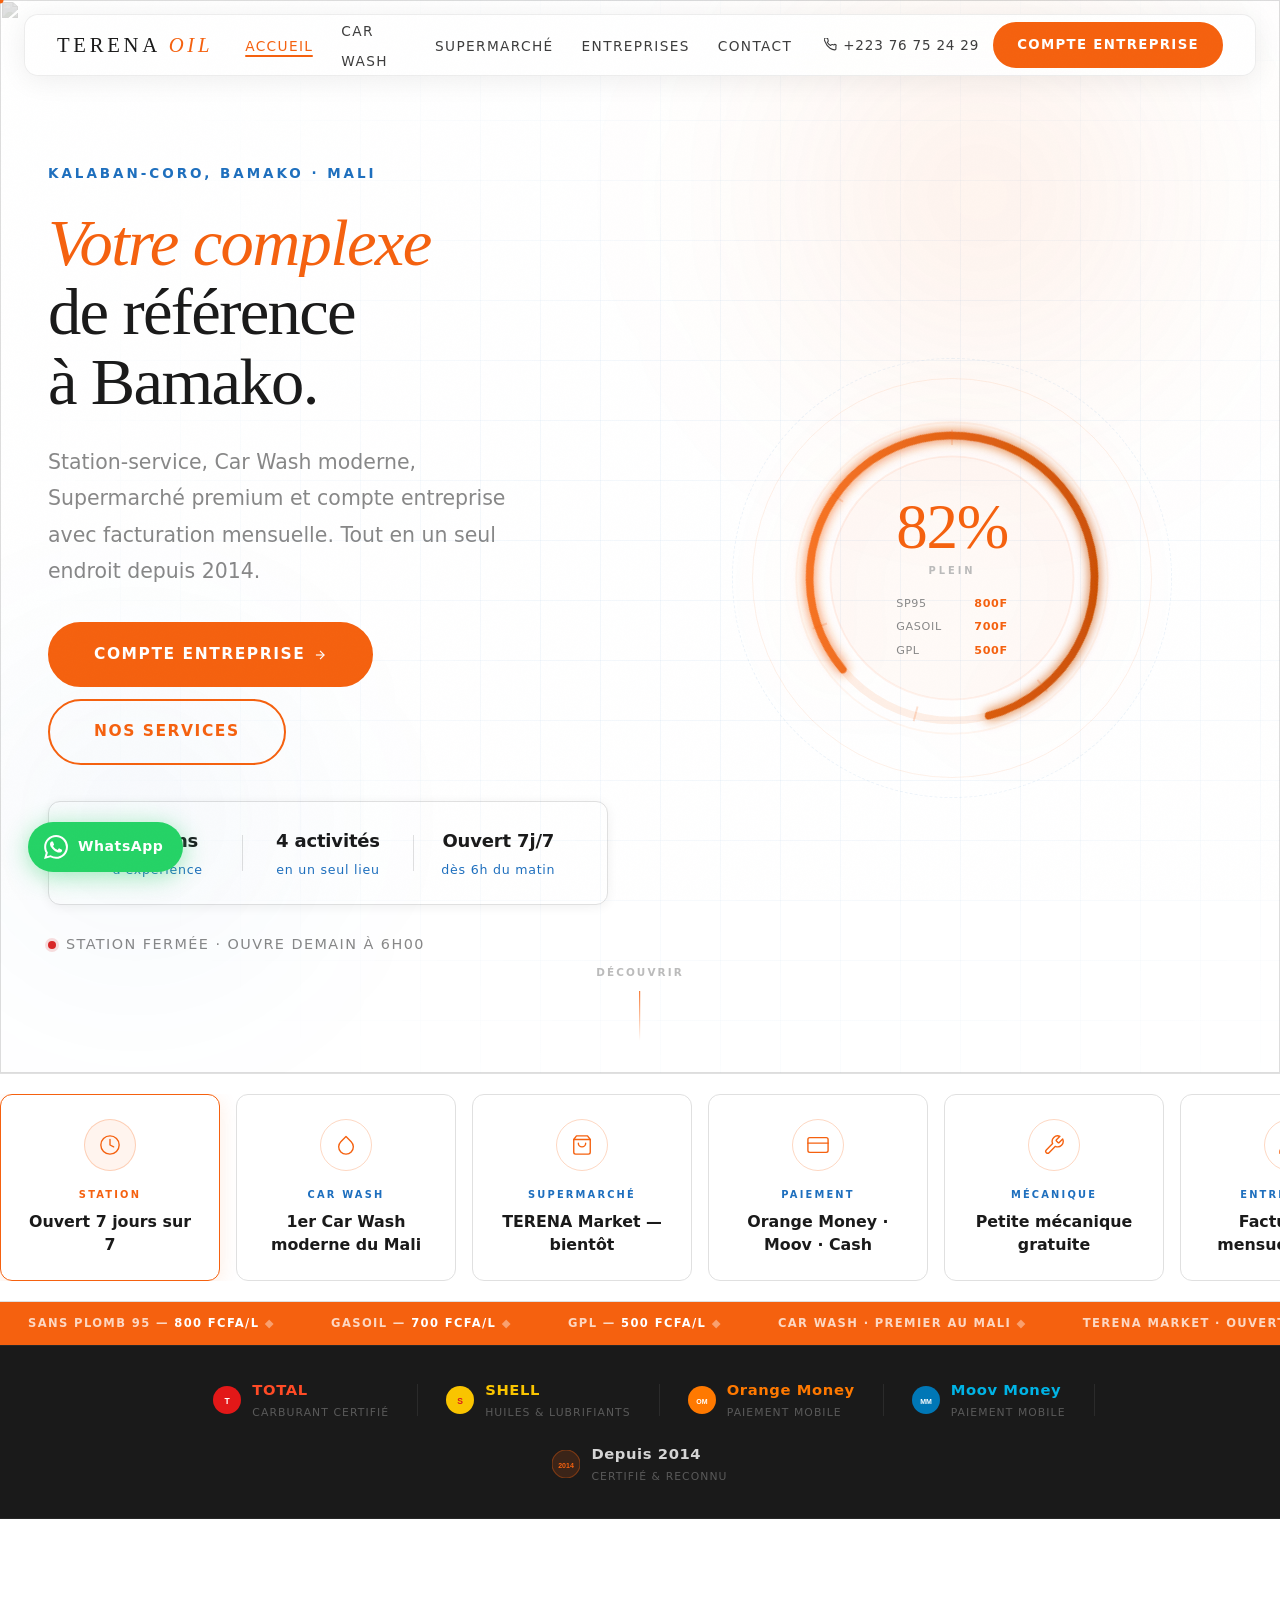
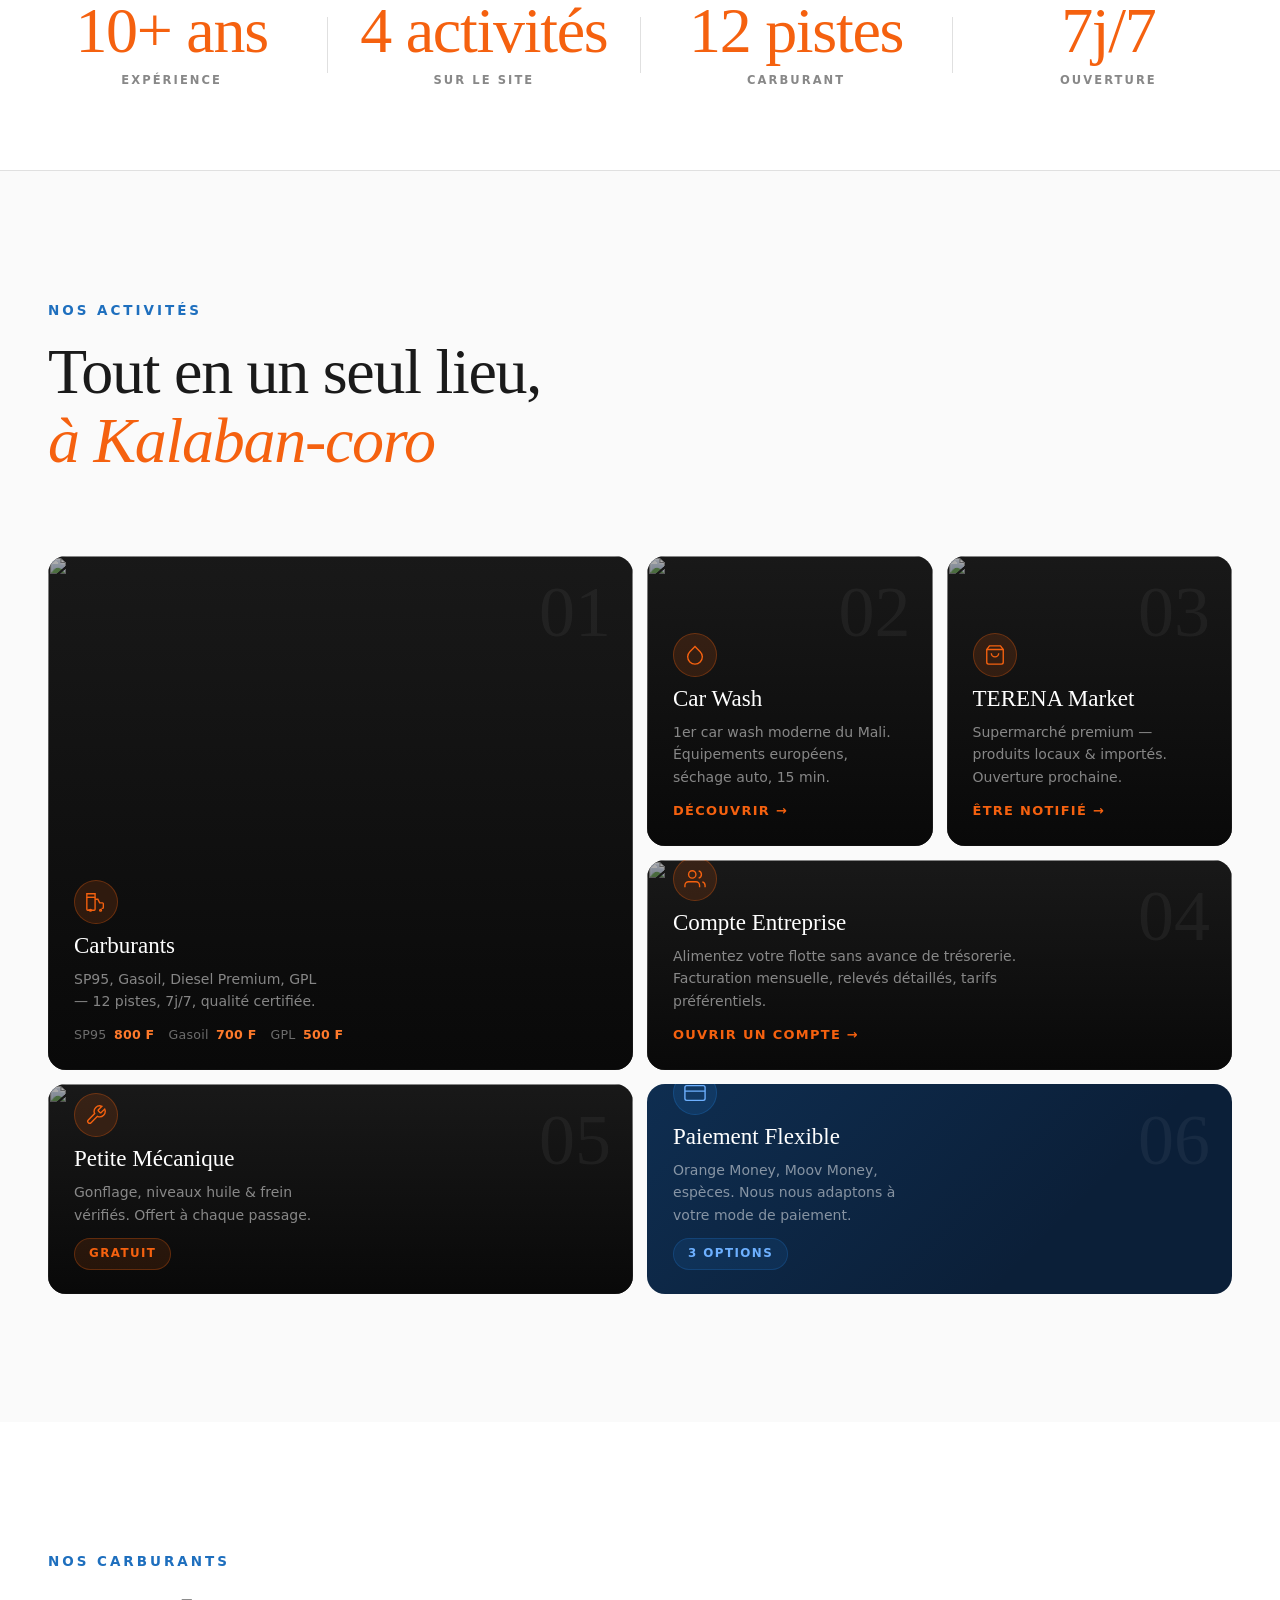
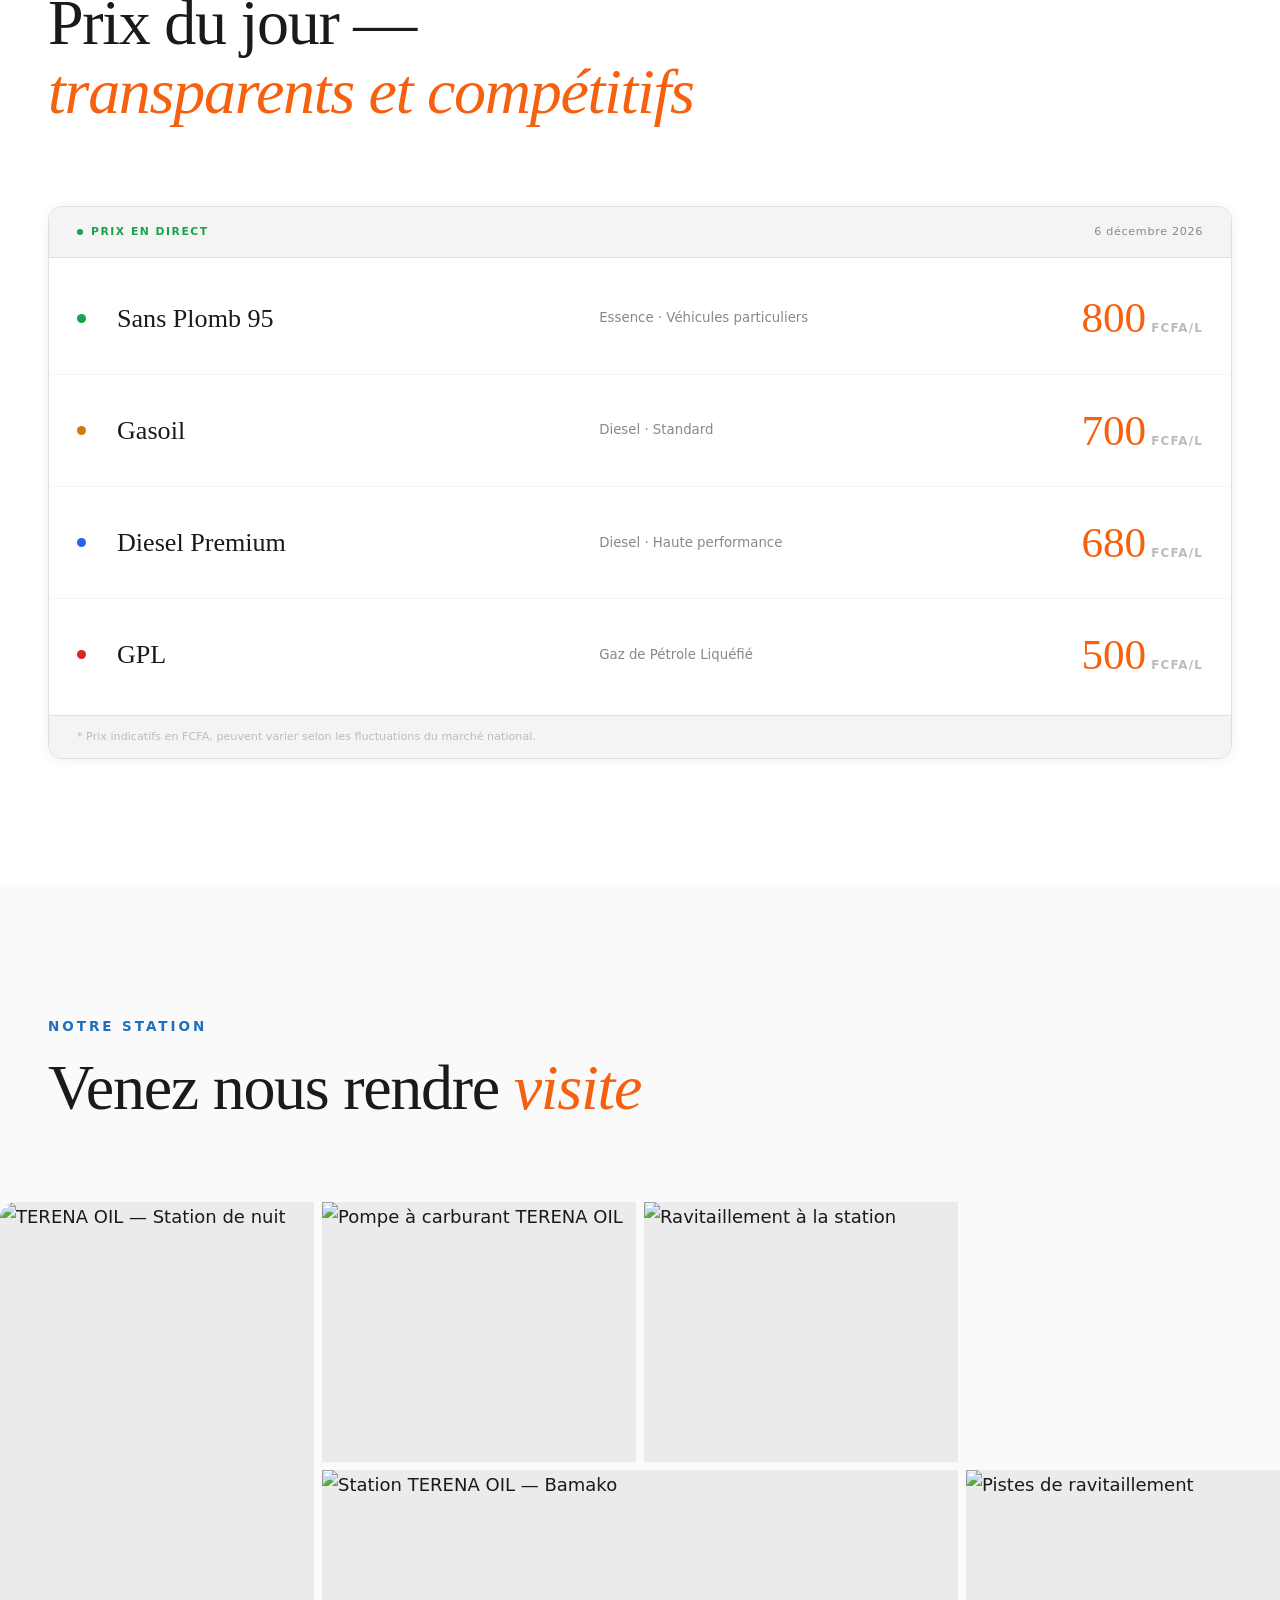
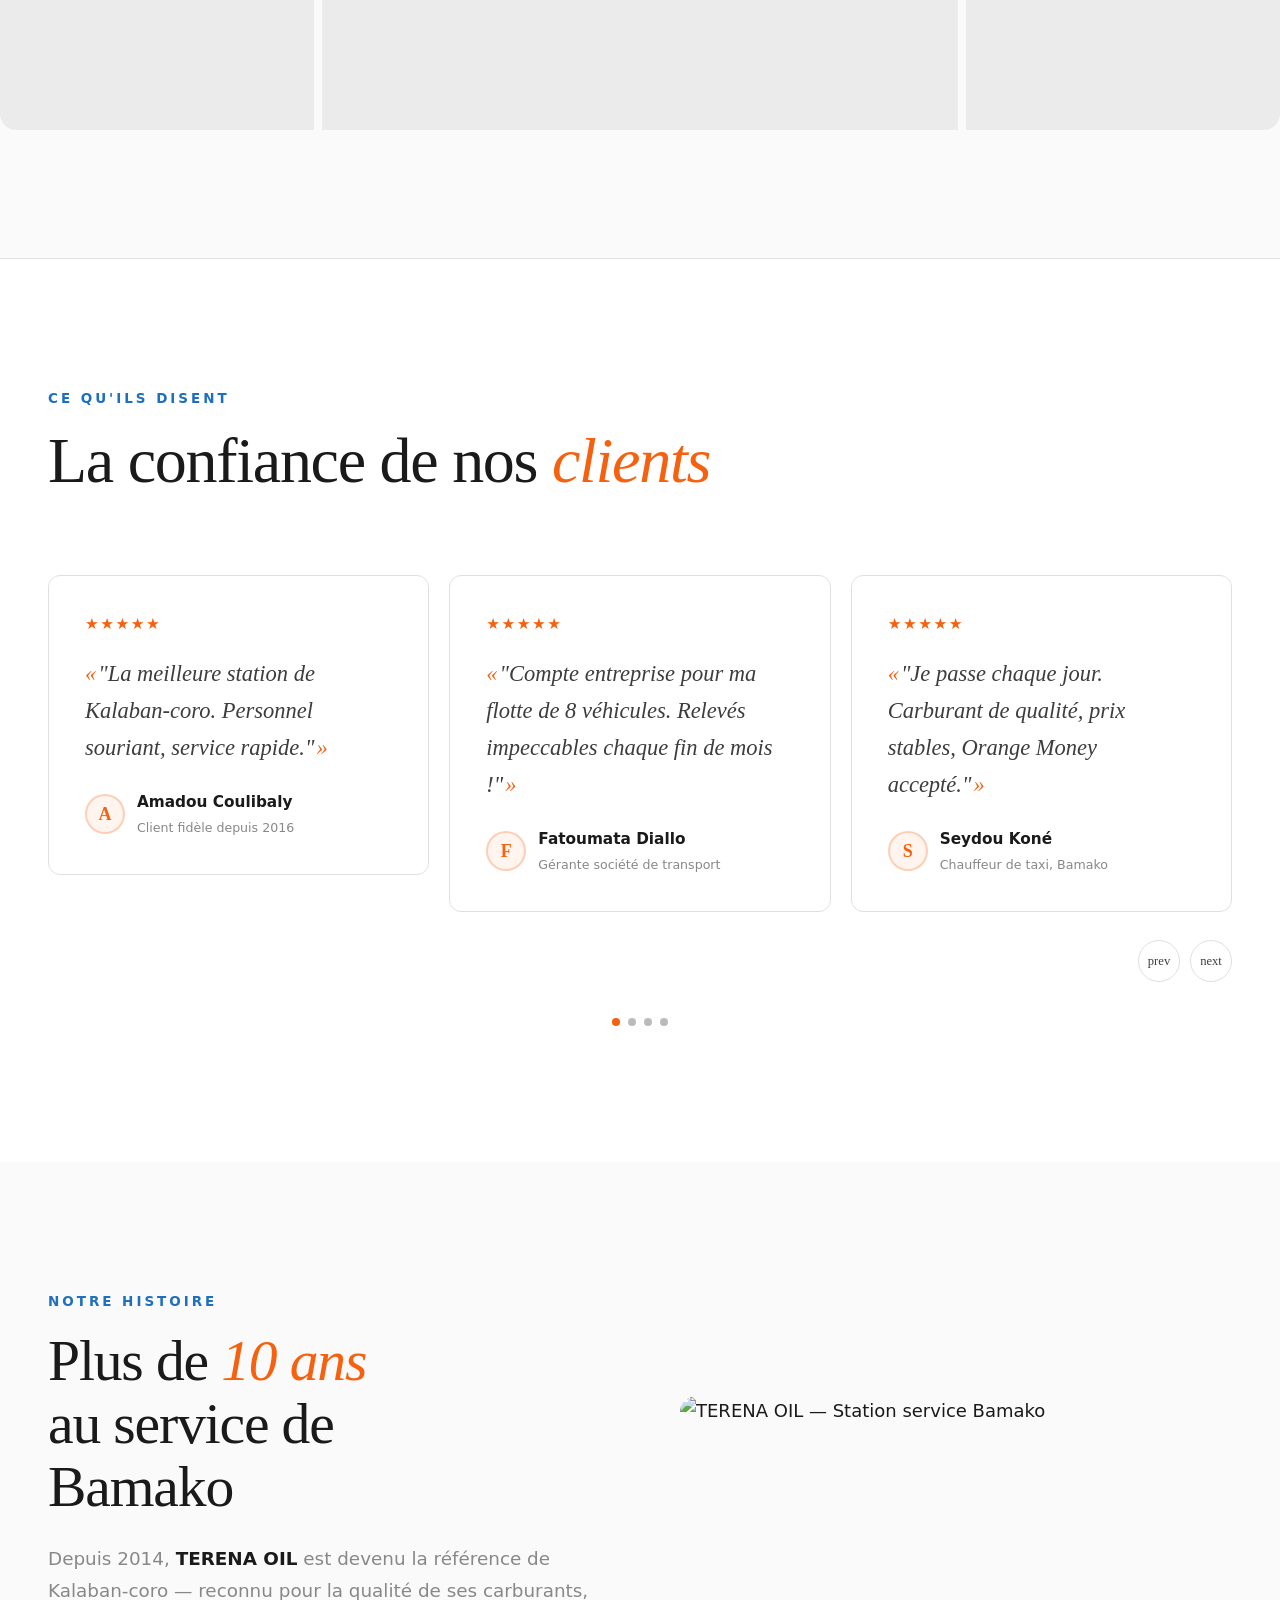
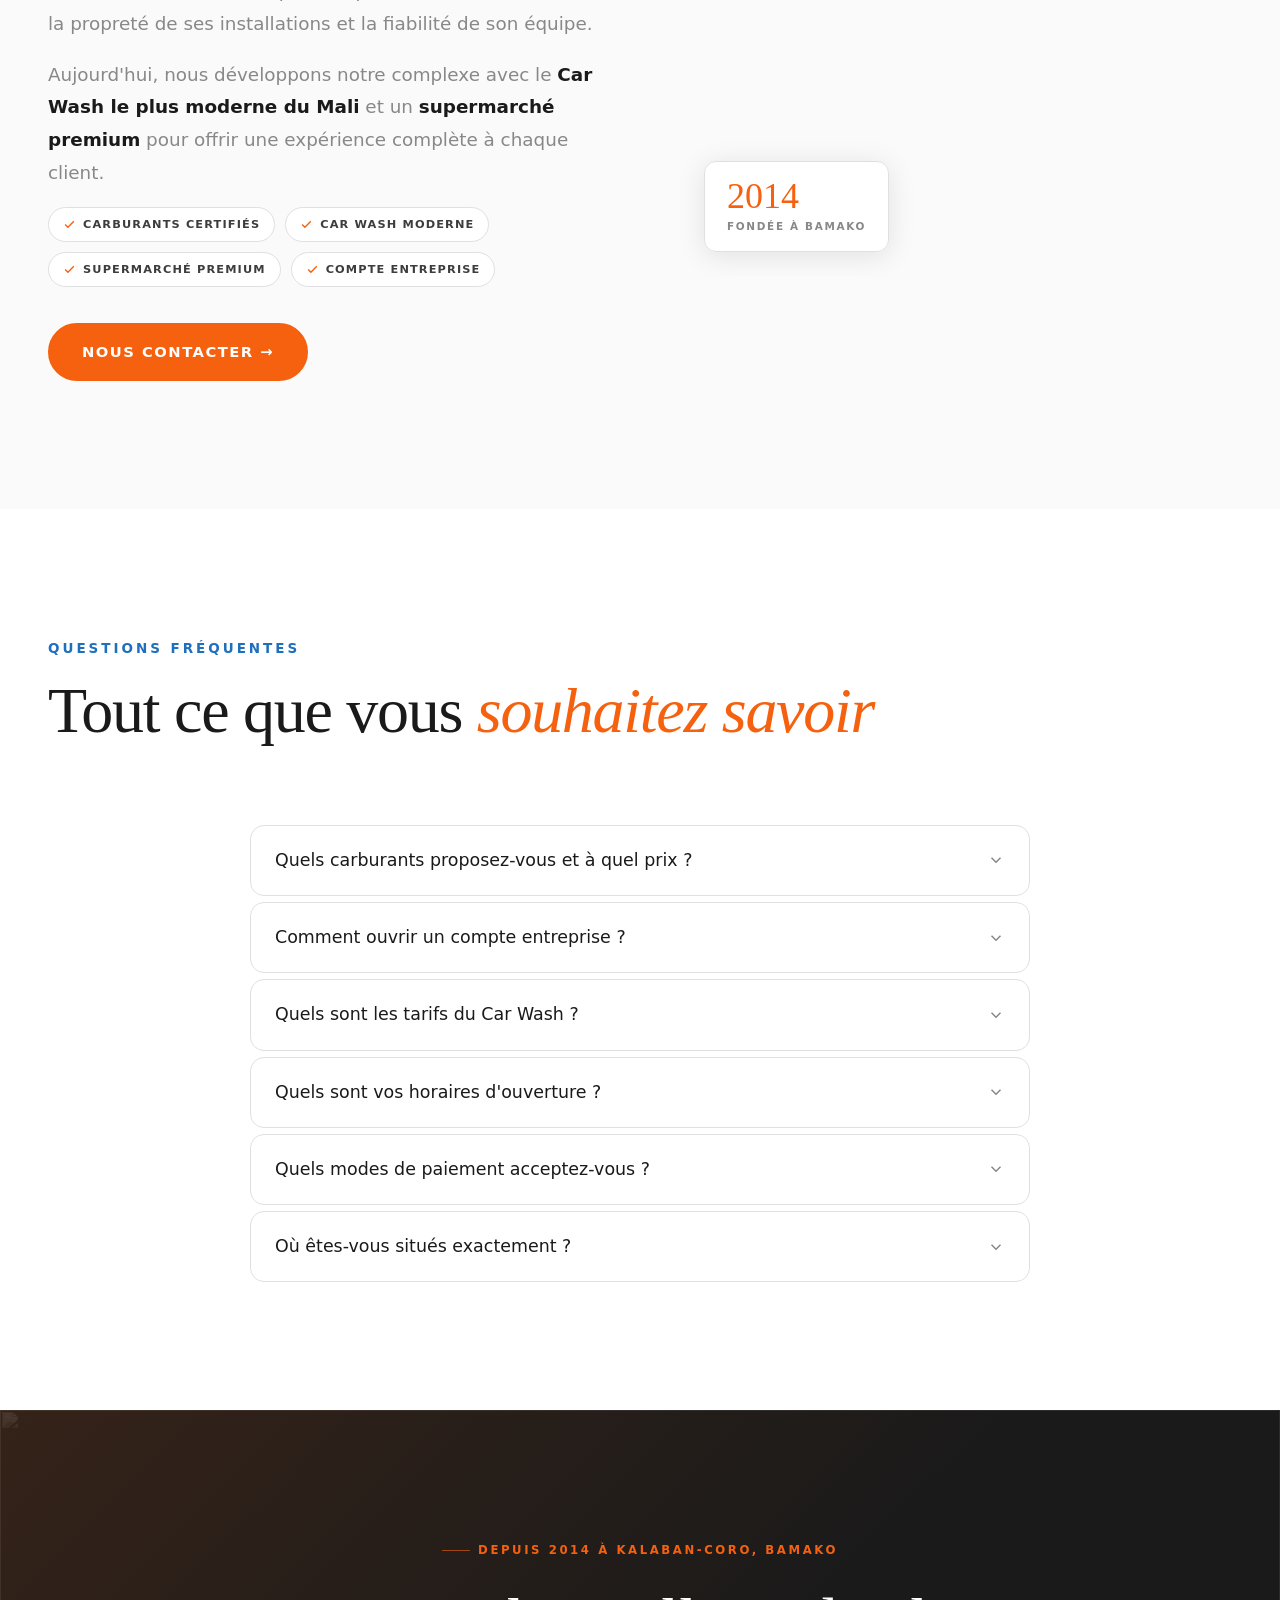
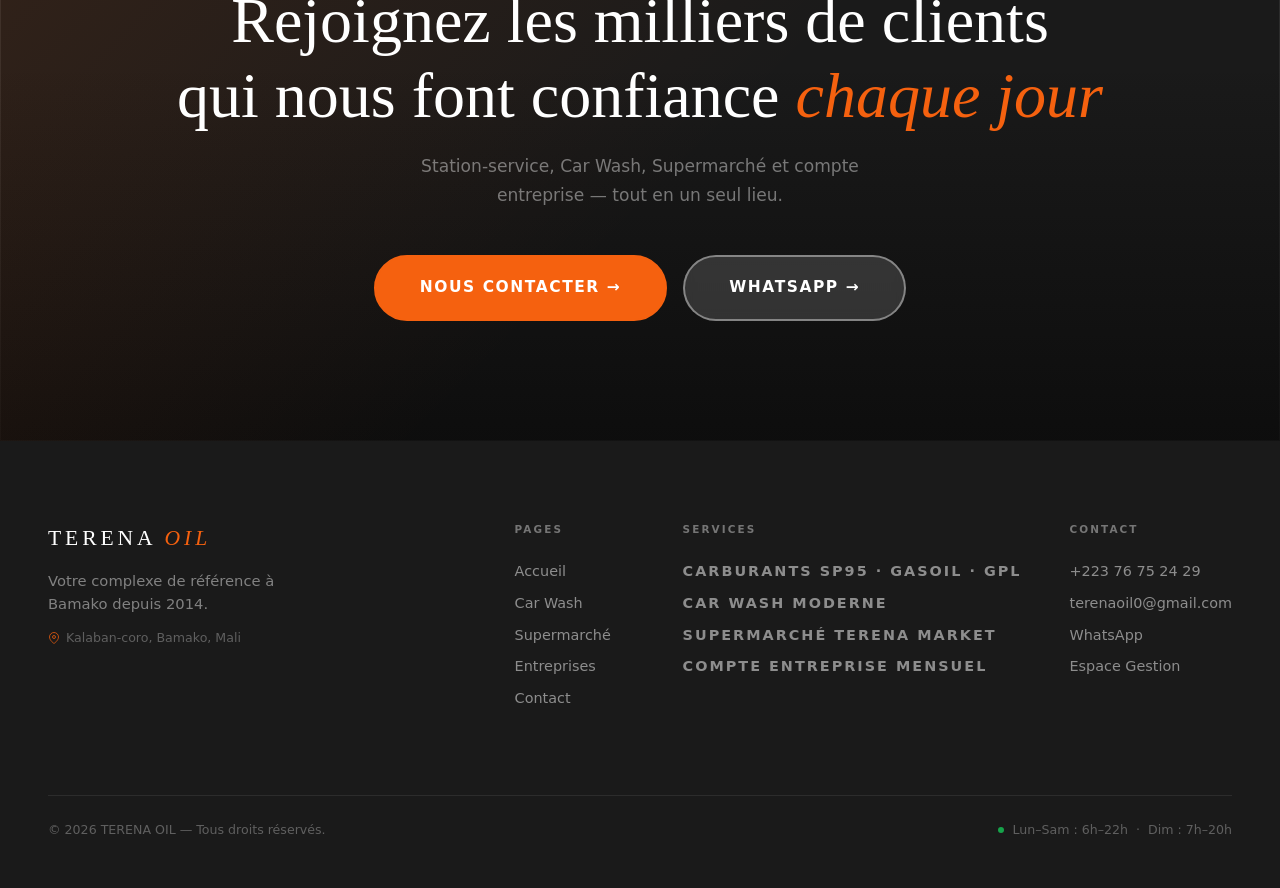
==== index.html @ 741ff8fa "Initial commit — TERENA OIL site complet Station-service, Car Wash, Supermarché, Entreprises, Contac" ====
<!DOCTYPE html>
<html lang="fr">
<head>
<meta charset="UTF-8">
<meta name="viewport" content="width=device-width, initial-scale=1.0">
<title>TERENA OIL — Station-Service, Car Wash & Supermarché · Bamako, Mali</title>
<meta name="description" content="TERENA OIL — Complexe de référence à Kalaban-coro, Bamako. Station-service, Car Wash moderne, Supermarché premium, Compte entreprise mensuel. Ouvert 7j/7.">
<meta name="robots" content="index, follow">
<meta name="referrer" content="strict-origin-when-cross-origin">
<meta http-equiv="X-Content-Type-Options" content="nosniff">
<meta http-equiv="X-Frame-Options" content="DENY">
<meta http-equiv="Content-Security-Policy" content="default-src 'self'; script-src 'self' https://unpkg.com https://cdnjs.cloudflare.com https://cdn.jsdelivr.net; style-src 'self' https://fonts.googleapis.com https://cdn.jsdelivr.net 'unsafe-inline'; font-src https://fonts.gstatic.com; frame-src https://maps.google.com; img-src 'self' data: https://images.unsplash.com; connect-src 'self';">
<meta property="og:title" content="TERENA OIL — Bamako, Mali">
<meta property="og:description" content="Station-service, Car Wash moderne, Supermarché premium. Compte entreprise avec facturation mensuelle. Kalaban-coro, Bamako.">
<meta property="og:type" content="website">
<meta property="og:locale" content="fr_ML">
<script type="application/ld+json">
{
  "@context": "https://schema.org",
  "@graph": [
    {
      "@type": ["GasStation", "LocalBusiness"],
      "@id": "https://terenaoil.ml/#business",
      "name": "TERENA OIL",
      "alternateName": "TERENA OIL Station Service Bamako",
      "description": "Station-service, Car Wash moderne, Supermarché premium et compte entreprise à Kalaban-coro, Bamako, Mali. Ouvert 7j/7 depuis 2014.",
      "url": "https://terenaoil.ml",
      "logo": "https://terenaoil.ml/images/logo.jpg",
      "image": "https://terenaoil.ml/images/logo.jpg",
      "telephone": "+22376752429",
      "email": "terenaoil0@gmail.com",
      "foundingDate": "2014",
      "address": {
        "@type": "PostalAddress",
        "streetAddress": "Kalaban-coro",
        "addressLocality": "Bamako",
        "addressRegion": "Bamako",
        "addressCountry": "ML"
      },
      "geo": {
        "@type": "GeoCoordinates",
        "latitude": 12.6392,
        "longitude": -8.0029
      },
      "openingHoursSpecification": [
        {
          "@type": "OpeningHoursSpecification",
          "dayOfWeek": ["Monday","Tuesday","Wednesday","Thursday","Friday","Saturday"],
          "opens": "06:00",
          "closes": "22:00"
        },
        {
          "@type": "OpeningHoursSpecification",
          "dayOfWeek": ["Sunday"],
          "opens": "07:00",
          "closes": "20:00"
        }
      ],
      "contactPoint": {
        "@type": "ContactPoint",
        "telephone": "+22376752429",
        "contactType": "customer service",
        "availableLanguage": ["French"]
      },
      "hasOfferCatalog": {
        "@type": "OfferCatalog",
        "name": "Services TERENA OIL",
        "itemListElement": [
          {"@type": "Offer", "itemOffered": {"@type": "Service", "name": "Carburant Sans Plomb 95", "description": "SP95 — 800 FCFA/L"}},
          {"@type": "Offer", "itemOffered": {"@type": "Service", "name": "Gasoil", "description": "Gasoil — 700 FCFA/L"}},
          {"@type": "Offer", "itemOffered": {"@type": "Service", "name": "Car Wash", "description": "Premier car wash moderne du Mali. Lavage à partir de 3 000 FCFA"}},
          {"@type": "Offer", "itemOffered": {"@type": "Service", "name": "Compte Entreprise", "description": "Facturation mensuelle pour flottes de véhicules"}}
        ]
      },
      "priceRange": "FCFA",
      "currenciesAccepted": "XOF",
      "paymentAccepted": "Cash, Orange Money, Moov Money",
      "areaServed": "Bamako, Mali"
    }
  ]
}
</script>
<link rel="icon" href="images/logo.jpg" type="image/jpeg">
<link rel="apple-touch-icon" href="images/logo.jpg">
<link rel="manifest" href="manifest.json">
<meta name="theme-color" content="#F5610F">
<link rel="preconnect" href="https://fonts.googleapis.com">
<link rel="preconnect" href="https://fonts.gstatic.com" crossorigin>
<link href="https://fonts.googleapis.com/css2?family=Cormorant+Garamond:ital,wght@0,300;0,400;0,600;1,300;1,400&family=Poppins:wght@300;400;500;600;700&display=swap" rel="stylesheet">
<link rel="stylesheet" href="https://cdn.jsdelivr.net/npm/swiper@11/swiper-bundle.min.css">
<link rel="stylesheet" href="css/base.css">
<link rel="stylesheet" href="css/components.css">
<link rel="stylesheet" href="css/layouts.css">
</head>
<body class="is-loading">

<div class="noise" aria-hidden="true"></div>

<!-- PRELOADER -->
<div class="loader" id="loader" aria-hidden="true">
  <div class="loader__inner">
    <div class="loader__logo">TERENA <em>OIL</em></div>
    <div class="loader__bar"><div class="loader__fill" id="l-fill"></div></div>
    <span class="loader__pct" id="l-pct">0%</span>
  </div>
</div>

<div class="c-dot" id="c-dot" aria-hidden="true"></div>
<div class="c-ring" id="c-ring" aria-hidden="true"></div>

<header>
  <nav class="nav" id="nav">
    <a href="index.html" class="nav__logo">TERENA <em>OIL</em></a>
    <ul class="nav__links">
      <li><a href="index.html" class="nav__a">Accueil</a></li>
      <li><a href="carwash.html" class="nav__a">Car Wash</a></li>
      <li><a href="supermarche.html" class="nav__a">Supermarché</a></li>
      <li><a href="entreprises.html" class="nav__a">Entreprises</a></li>
      <li><a href="contact.html" class="nav__a">Contact</a></li>
    </ul>
    <div class="nav__end">
      <a href="tel:+22376752429" class="nav__tel">
        <svg width="13" height="13" viewBox="0 0 24 24" fill="none" stroke="currentColor" stroke-width="2" stroke-linecap="round" stroke-linejoin="round" aria-hidden="true"><path d="M22 16.92v3a2 2 0 01-2.18 2 19.79 19.79 0 01-8.63-3.07A19.5 19.5 0 013.07 8.81a19.79 19.79 0 01-3.07-8.7A2 2 0 012 0h3a2 2 0 012 1.72c.127.96.361 1.903.7 2.81a2 2 0 01-.45 2.11L6.09 7.91a16 16 0 006 6l1.27-1.27a2 2 0 012.11-.45c.907.339 1.85.573 2.81.7A2 2 0 0122 14.92v2z"/></svg>
        +223 76 75 24 29
      </a>
      <a href="entreprises.html" class="btn btn--orange btn--sm">Compte Entreprise</a>
      <button type="button" class="nav__burger" id="nav-burger" aria-label="Ouvrir le menu" aria-expanded="false"><span></span><span></span></button>
    </div>
  </nav>
  <div class="mob" id="mob" aria-hidden="true">
    <nav class="mob__nav" aria-label="Menu mobile">
      <a href="index.html" class="mob__a">Accueil</a>
      <a href="carwash.html" class="mob__a">Car Wash</a>
      <a href="supermarche.html" class="mob__a">Supermarché</a>
      <a href="entreprises.html" class="mob__a">Entreprises</a>
      <a href="contact.html" class="mob__a">Contact</a>
    </nav>
    <div class="mob__foot">
      <a href="tel:+22376752429" class="btn btn--outline">+223 76 75 24 29</a>
      <a href="https://wa.me/22376752429" class="btn btn--orange" target="_blank" rel="noopener noreferrer">WhatsApp →</a>
    </div>
  </div>
</header>

<main>

<!-- HERO -->
<section class="hero" id="hero">
  <div class="hero__photo" aria-hidden="true">
    <img src="https://images.unsplash.com/photo-1487754180451-c456f719a1fc?w=1920&q=75&auto=format&fit=crop" alt="" loading="eager">
  </div>
  <div class="hero__bg" aria-hidden="true">
    <div class="hero__grid"></div>
    <div class="hero__blob hero__blob--a"></div>
    <div class="hero__blob hero__blob--b"></div>
  </div>
  <div class="hero__wrap wrap">
    <div class="hero__text">
      <p class="eyebrow hero__eye" data-anim="fade">Kalaban-coro, Bamako · Mali</p>
      <h1 class="hero__h1">
        <span class="hero__line" data-anim="up"><em>Votre complexe</em></span>
        <span class="hero__line" data-anim="up">de référence</span>
        <span class="hero__line" data-anim="up">à Bamako.</span>
      </h1>
      <p class="hero__desc" data-anim="fade">Station-service, Car Wash moderne, Supermarché premium et compte entreprise avec facturation mensuelle. Tout en un seul endroit depuis 2014.</p>
      <div class="hero__btns" data-anim="fade">
        <a href="entreprises.html" class="btn btn--orange btn--lg mag-btn">Compte Entreprise <svg width="14" height="14" viewBox="0 0 24 24" fill="none" stroke="currentColor" stroke-width="2" aria-hidden="true"><line x1="5" y1="12" x2="19" y2="12"/><polyline points="12 5 19 12 12 19"/></svg></a>
        <a href="#services" class="btn btn--outline btn--lg mag-btn">Nos Services</a>
      </div>
      <div class="hero__pillars" data-anim="fade">
        <div class="hpillar"><strong>+10 ans</strong><span>d'expérience</span></div>
        <div class="hpillar__sep" aria-hidden="true"></div>
        <div class="hpillar"><strong>4 activités</strong><span>en un seul lieu</span></div>
        <div class="hpillar__sep" aria-hidden="true"></div>
        <div class="hpillar"><strong>Ouvert 7j/7</strong><span>dès 6h du matin</span></div>
      </div>
      <div class="hero__status" data-anim="fade">
        <span class="sdot" id="sdot"></span>
        <span id="stext">Station ouverte</span>
      </div>
    </div>
    <div class="hero__gauge" aria-hidden="true">
      <svg class="gauge-svg" viewBox="0 0 200 200">
        <defs>
          <linearGradient id="gg" x1="0%" y1="0%" x2="100%" y2="100%">
            <stop offset="0%" stop-color="#C44A00"/>
            <stop offset="100%" stop-color="#FF7A2B"/>
          </linearGradient>
          <filter id="glow"><feGaussianBlur stdDeviation="3" result="blur"/><feMerge><feMergeNode in="blur"/><feMergeNode in="SourceGraphic"/></feMerge></filter>
        </defs>
        <circle cx="100" cy="100" r="82" fill="none" stroke="rgba(245,97,15,.06)" stroke-width="1"/>
        <circle cx="100" cy="100" r="64" fill="rgba(245,97,15,.03)" stroke="rgba(245,97,15,.08)" stroke-width="1"/>
        <circle cx="100" cy="100" r="75" fill="none" stroke="rgba(245,97,15,.1)" stroke-width="4" stroke-linecap="round"/>
        <circle class="g-fill" id="g-fill" cx="100" cy="100" r="75" fill="none" stroke="url(#gg)" stroke-width="4" stroke-linecap="round" stroke-dasharray="471" stroke-dashoffset="471" transform="rotate(-220 100 100)" filter="url(#glow)"/>
        <g stroke="rgba(245,97,15,.2)" stroke-width="1">
          <line x1="100" y1="22" x2="100" y2="30" transform="rotate(-220 100 100)"/>
          <line x1="100" y1="22" x2="100" y2="30" transform="rotate(-165 100 100)"/>
          <line x1="100" y1="22" x2="100" y2="30" transform="rotate(-110 100 100)"/>
          <line x1="100" y1="22" x2="100" y2="30" transform="rotate(-55 100 100)"/>
          <line x1="100" y1="22" x2="100" y2="30" transform="rotate(0 100 100)"/>
        </g>
      </svg>
      <div class="gauge-inner">
        <div class="gauge-pct" id="gauge-pct">0%</div>
        <div class="gauge-lbl">PLEIN</div>
        <div class="gauge-prices">
          <div class="gauge-p"><span>SP95</span><strong>800F</strong></div>
          <div class="gauge-p"><span>GASOIL</span><strong>700F</strong></div>
          <div class="gauge-p"><span>GPL</span><strong>500F</strong></div>
        </div>
      </div>
      <div class="hero__ring-a" aria-hidden="true"></div>
      <div class="hero__ring-b" aria-hidden="true"></div>
    </div>
  </div>
  <button type="button" class="hero__scroll" id="hero-scroll" aria-label="Défiler vers le bas">
    <span>Découvrir</span><span class="hero__scroll-bar"></span>
  </button>
</section>

<!-- FEATURE SLIDER -->
<section class="fslider" aria-label="Nos activités">
  <div class="fslider__track">
    <div class="fcard fcard--active">
      <div class="fcard__ico"><svg viewBox="0 0 24 24" fill="none" stroke="currentColor" stroke-width="1.5" stroke-linecap="round" stroke-linejoin="round" aria-hidden="true"><circle cx="12" cy="12" r="10"/><polyline points="12 6 12 12 16 14"/></svg></div>
      <p class="fcard__cat">STATION</p>
      <h3 class="fcard__title">Ouvert 7 jours sur 7</h3>
    </div>
    <a href="carwash.html" class="fcard">
      <div class="fcard__ico"><svg viewBox="0 0 24 24" fill="none" stroke="currentColor" stroke-width="1.5" stroke-linecap="round" stroke-linejoin="round" aria-hidden="true"><path d="M12 2.69l5.66 5.66a8 8 0 11-11.31 0z"/></svg></div>
      <p class="fcard__cat">CAR WASH</p>
      <h3 class="fcard__title">1er Car Wash moderne du Mali</h3>
    </a>
    <a href="supermarche.html" class="fcard">
      <div class="fcard__ico"><svg viewBox="0 0 24 24" fill="none" stroke="currentColor" stroke-width="1.5" stroke-linecap="round" stroke-linejoin="round" aria-hidden="true"><path d="M6 2 3 6v14a2 2 0 002 2h14a2 2 0 002-2V6l-3-4z"/><line x1="3" y1="6" x2="21" y2="6"/><path d="M16 10a4 4 0 01-8 0"/></svg></div>
      <p class="fcard__cat">SUPERMARCHÉ</p>
      <h3 class="fcard__title">TERENA Market — bientôt</h3>
    </a>
    <div class="fcard">
      <div class="fcard__ico"><svg viewBox="0 0 24 24" fill="none" stroke="currentColor" stroke-width="1.5" stroke-linecap="round" stroke-linejoin="round" aria-hidden="true"><rect x="1" y="4" width="22" height="16" rx="2"/><line x1="1" y1="10" x2="23" y2="10"/></svg></div>
      <p class="fcard__cat">PAIEMENT</p>
      <h3 class="fcard__title">Orange Money · Moov · Cash</h3>
    </div>
    <div class="fcard">
      <div class="fcard__ico"><svg viewBox="0 0 24 24" fill="none" stroke="currentColor" stroke-width="1.5" stroke-linecap="round" stroke-linejoin="round" aria-hidden="true"><path d="M14.7 6.3a1 1 0 000 1.4l1.6 1.6a1 1 0 001.4 0l3.77-3.77a6 6 0 01-7.94 7.94l-6.91 6.91a2.12 2.12 0 01-3-3l6.91-6.91a6 6 0 017.94-7.94l-3.76 3.76z"/></svg></div>
      <p class="fcard__cat">MÉCANIQUE</p>
      <h3 class="fcard__title">Petite mécanique gratuite</h3>
    </div>
    <a href="entreprises.html" class="fcard">
      <div class="fcard__ico"><svg viewBox="0 0 24 24" fill="none" stroke="currentColor" stroke-width="1.5" stroke-linecap="round" stroke-linejoin="round" aria-hidden="true"><path d="M17 21v-2a4 4 0 00-4-4H5a4 4 0 00-4 4v2"/><circle cx="9" cy="7" r="4"/><path d="M23 21v-2a4 4 0 00-3-3.87"/><path d="M16 3.13a4 4 0 010 7.75"/></svg></div>
      <p class="fcard__cat">ENTREPRISES</p>
      <h3 class="fcard__title">Facturation mensuelle flotte</h3>
    </a>
  </div>
</section>

<!-- TICKER -->
<div class="ticker" aria-label="Informations en direct">
  <div class="ticker__track" aria-hidden="true">
    <span class="ti">Sans Plomb 95 — <strong>800 FCFA/L</strong> <b>◆</b></span>
    <span class="ti">Gasoil — <strong>700 FCFA/L</strong> <b>◆</b></span>
    <span class="ti">GPL — <strong>500 FCFA/L</strong> <b>◆</b></span>
    <span class="ti">Car Wash · Premier au Mali <b>◆</b></span>
    <span class="ti">TERENA Market · Ouverture prochaine <b>◆</b></span>
    <span class="ti">Compte Entreprise · Facturation fin de mois <b>◆</b></span>
    <span class="ti">Orange Money · Moov · Cash <b>◆</b></span>
    <span class="ti">Kalaban-coro, Bamako · +223 76 75 24 29 <b>◆</b></span>
    <span class="ti">Sans Plomb 95 — <strong>800 FCFA/L</strong> <b>◆</b></span>
    <span class="ti">Gasoil — <strong>700 FCFA/L</strong> <b>◆</b></span>
    <span class="ti">GPL — <strong>500 FCFA/L</strong> <b>◆</b></span>
    <span class="ti">Car Wash · Premier au Mali <b>◆</b></span>
    <span class="ti">TERENA Market · Ouverture prochaine <b>◆</b></span>
    <span class="ti">Compte Entreprise · Facturation fin de mois <b>◆</b></span>
    <span class="ti">Orange Money · Moov · Cash <b>◆</b></span>
    <span class="ti">Kalaban-coro, Bamako · +223 76 75 24 29 <b>◆</b></span>
  </div>
</div>

<!-- CONFIANCE & PARTENAIRES -->
<section class="trust" aria-label="Marques et paiements acceptés">
  <div class="trust__inner">
    <div class="tlogo tlogo--total">
      <svg viewBox="0 0 36 36" width="28" height="28" aria-hidden="true"><circle cx="18" cy="18" r="18" fill="#E31818"/><text x="18" y="23" text-anchor="middle" font-family="Arial,sans-serif" font-size="11" font-weight="900" fill="#fff">T</text></svg>
      <div><span class="tlogo__t">TOTAL</span><span class="tlogo__s">Carburant certifié</span></div>
    </div>
    <div class="tlogo__sep" aria-hidden="true"></div>
    <div class="tlogo tlogo--shell">
      <svg viewBox="0 0 36 36" width="28" height="28" aria-hidden="true"><circle cx="18" cy="18" r="18" fill="#F9C400"/><text x="18" y="23" text-anchor="middle" font-family="Arial,sans-serif" font-size="11" font-weight="900" fill="#D71920">S</text></svg>
      <div><span class="tlogo__t">SHELL</span><span class="tlogo__s">Huiles & lubrifiants</span></div>
    </div>
    <div class="tlogo__sep" aria-hidden="true"></div>
    <div class="tlogo tlogo--om">
      <svg viewBox="0 0 36 36" width="28" height="28" aria-hidden="true"><circle cx="18" cy="18" r="18" fill="#FF7900"/><text x="18" y="23" text-anchor="middle" font-family="Arial,sans-serif" font-size="9" font-weight="900" fill="#fff">OM</text></svg>
      <div><span class="tlogo__t">Orange Money</span><span class="tlogo__s">Paiement mobile</span></div>
    </div>
    <div class="tlogo__sep" aria-hidden="true"></div>
    <div class="tlogo tlogo--mv">
      <svg viewBox="0 0 36 36" width="28" height="28" aria-hidden="true"><circle cx="18" cy="18" r="18" fill="#0077B6"/><text x="18" y="23" text-anchor="middle" font-family="Arial,sans-serif" font-size="9" font-weight="900" fill="#fff">MM</text></svg>
      <div><span class="tlogo__t">Moov Money</span><span class="tlogo__s">Paiement mobile</span></div>
    </div>
    <div class="tlogo__sep" aria-hidden="true"></div>
    <div class="tlogo">
      <svg viewBox="0 0 36 36" width="28" height="28" aria-hidden="true"><circle cx="18" cy="18" r="18" fill="rgba(245,97,15,.15)" stroke="rgba(245,97,15,.4)" stroke-width="1.5"/><text x="18" y="23" text-anchor="middle" font-family="Arial,sans-serif" font-size="9" font-weight="900" fill="#F5610F">2014</text></svg>
      <div><span class="tlogo__t">Depuis 2014</span><span class="tlogo__s">Certifié & reconnu</span></div>
    </div>
  </div>
</section>

<!-- METRICS -->
<section class="metrics" aria-label="Chiffres clés">
  <div class="wrap">
    <div class="metrics__row">
      <div class="met" data-count="10" data-sfx="+ ans"><div class="met__n">0</div><div class="met__l">Expérience</div></div>
      <div class="met__sep" aria-hidden="true"></div>
      <div class="met" data-count="4" data-sfx=" activités"><div class="met__n">0</div><div class="met__l">Sur le site</div></div>
      <div class="met__sep" aria-hidden="true"></div>
      <div class="met" data-count="12" data-sfx=" pistes"><div class="met__n">0</div><div class="met__l">Carburant</div></div>
      <div class="met__sep" aria-hidden="true"></div>
      <div class="met" data-count="7" data-sfx="j/7"><div class="met__n">0</div><div class="met__l">Ouverture</div></div>
    </div>
  </div>
</section>

<!-- SERVICES BENTO -->
<section class="bento-sec section" id="services">
  <div class="wrap">
    <header class="sec-head reveal">
      <p class="eyebrow">Nos Activités</p>
      <h2 class="sec-title">Tout en un seul lieu,<br><em>à Kalaban-coro</em></h2>
    </header>
    <div class="bento">

      <!-- 01 CARBURANTS — grand -->
      <article class="bcard bcard--fuel">
        <div class="bcard__bg" aria-hidden="true">
          <img src="https://images.unsplash.com/photo-1654334036171-e01e52b2ce8e?w=900&q=80&auto=format&fit=crop" alt="" loading="lazy">
        </div>
        <div class="bcard__body">
          <span class="bcard__n" aria-hidden="true">01</span>
          <div class="bcard__ico"><svg viewBox="0 0 24 24" fill="none" stroke="currentColor" stroke-width="1.5" width="22" height="22" aria-hidden="true"><rect x="2" y="7" width="9" height="14" rx="1"/><path d="M11 9h3l2 4h3a1 1 0 011 1v4a1 1 0 01-1 1h-1M5 21H3"/><circle cx="6" cy="21" r="1"/><circle cx="17" cy="21" r="1"/><path d="M2 3h9v4H2z"/></svg></div>
          <h3 class="bcard__title">Carburants</h3>
          <p class="bcard__desc">SP95, Gasoil, Diesel Premium, GPL — 12 pistes, 7j/7, qualité certifiée.</p>
          <div class="bcard__prices">
            <span>SP95 <strong>800 F</strong></span>
            <span>Gasoil <strong>700 F</strong></span>
            <span>GPL <strong>500 F</strong></span>
          </div>
        </div>
      </article>

      <!-- 02 CAR WASH -->
      <article class="bcard bcard--wash">
        <div class="bcard__bg" aria-hidden="true">
          <img src="https://images.unsplash.com/photo-1520340356584-f9917d1eea6f?w=800&q=80&auto=format&fit=crop" alt="" loading="lazy">
        </div>
        <div class="bcard__body">
          <span class="bcard__n" aria-hidden="true">02</span>
          <div class="bcard__ico"><svg viewBox="0 0 24 24" fill="none" stroke="currentColor" stroke-width="1.5" width="22" height="22" aria-hidden="true"><path d="M12 2.69l5.66 5.66a8 8 0 11-11.31 0z"/></svg></div>
          <h3 class="bcard__title">Car Wash</h3>
          <p class="bcard__desc">1er car wash moderne du Mali. Équipements européens, séchage auto, 15 min.</p>
          <a href="carwash.html" class="bcard__link">Découvrir →</a>
        </div>
      </article>

      <!-- 03 SUPERMARCHÉ -->
      <article class="bcard bcard--mkt">
        <div class="bcard__bg" aria-hidden="true">
          <img src="https://images.unsplash.com/photo-1604719312566-8912e9227c6a?w=800&q=80&auto=format&fit=crop" alt="" loading="lazy">
        </div>
        <div class="bcard__body">
          <span class="bcard__n" aria-hidden="true">03</span>
          <div class="bcard__ico"><svg viewBox="0 0 24 24" fill="none" stroke="currentColor" stroke-width="1.5" width="22" height="22" aria-hidden="true"><path d="M6 2 3 6v14a2 2 0 002 2h14a2 2 0 002-2V6l-3-4z"/><line x1="3" y1="6" x2="21" y2="6"/><path d="M16 10a4 4 0 01-8 0"/></svg></div>
          <h3 class="bcard__title">TERENA Market</h3>
          <p class="bcard__desc">Supermarché premium — produits locaux & importés. Ouverture prochaine.</p>
          <a href="supermarche.html" class="bcard__link">Être notifié →</a>
        </div>
      </article>

      <!-- 04 COMPTE ENTREPRISE — large -->
      <article class="bcard bcard--biz">
        <div class="bcard__bg" aria-hidden="true">
          <img src="https://images.unsplash.com/photo-1495603889488-42d1d66e5523?w=900&q=80&auto=format&fit=crop" alt="" loading="lazy">
        </div>
        <div class="bcard__body">
          <span class="bcard__n" aria-hidden="true">04</span>
          <div class="bcard__ico"><svg viewBox="0 0 24 24" fill="none" stroke="currentColor" stroke-width="1.5" width="22" height="22" aria-hidden="true"><path d="M17 21v-2a4 4 0 00-4-4H5a4 4 0 00-4 4v2"/><circle cx="9" cy="7" r="4"/><path d="M23 21v-2a4 4 0 00-3-3.87"/><path d="M16 3.13a4 4 0 010 7.75"/></svg></div>
          <h3 class="bcard__title">Compte Entreprise</h3>
          <p class="bcard__desc">Alimentez votre flotte sans avance de trésorerie. Facturation mensuelle, relevés détaillés, tarifs préférentiels.</p>
          <a href="entreprises.html" class="bcard__link">Ouvrir un compte →</a>
        </div>
      </article>

      <!-- 05 MÉCANIQUE -->
      <article class="bcard bcard--mec">
        <div class="bcard__bg" aria-hidden="true">
          <img src="https://images.unsplash.com/photo-1486262715619-67b85e0b08d3?w=700&q=80&auto=format&fit=crop" alt="" loading="lazy">
        </div>
        <div class="bcard__body">
          <span class="bcard__n" aria-hidden="true">05</span>
          <div class="bcard__ico"><svg viewBox="0 0 24 24" fill="none" stroke="currentColor" stroke-width="1.5" width="22" height="22" aria-hidden="true"><path d="M14.7 6.3a1 1 0 000 1.4l1.6 1.6a1 1 0 001.4 0l3.77-3.77a6 6 0 01-7.94 7.94l-6.91 6.91a2.12 2.12 0 01-3-3l6.91-6.91a6 6 0 017.94-7.94l-3.76 3.76z"/></svg></div>
          <h3 class="bcard__title">Petite Mécanique</h3>
          <p class="bcard__desc">Gonflage, niveaux huile & frein vérifiés. Offert à chaque passage.</p>
          <span class="bcard__badge">Gratuit</span>
        </div>
      </article>

      <!-- 06 PAIEMENT -->
      <article class="bcard bcard--pay">
        <div class="bcard__body bcard__body--accent">
          <span class="bcard__n" aria-hidden="true">06</span>
          <div class="bcard__ico"><svg viewBox="0 0 24 24" fill="none" stroke="currentColor" stroke-width="1.5" width="22" height="22" aria-hidden="true"><rect x="1" y="4" width="22" height="16" rx="2"/><line x1="1" y1="10" x2="23" y2="10"/></svg></div>
          <h3 class="bcard__title">Paiement Flexible</h3>
          <p class="bcard__desc">Orange Money, Moov Money, espèces. Nous nous adaptons à votre mode de paiement.</p>
          <span class="bcard__badge">3 options</span>
        </div>
      </article>

    </div>
  </div>
</section>

<!-- CARBURANTS BOARD -->
<section class="fuels section" id="carburants">
  <div class="wrap">
    <header class="sec-head reveal">
      <p class="eyebrow">Nos Carburants</p>
      <h2 class="sec-title">Prix du jour —<br><em>transparents et compétitifs</em></h2>
    </header>
    <div class="board reveal">
      <div class="board__top">
        <span class="board__live"><span class="board__dot" aria-hidden="true"></span>Prix en direct</span>
        <span class="board__date" id="board-date"></span>
      </div>
      <div class="board__body">
        <div class="brow"><span class="brow__dot brow__dot--g" aria-hidden="true"></span><span class="brow__name">Sans Plomb 95</span><span class="brow__type">Essence · Véhicules particuliers</span><span class="brow__price">800<small>FCFA/L</small></span></div>
        <div class="brow"><span class="brow__dot brow__dot--y" aria-hidden="true"></span><span class="brow__name">Gasoil</span><span class="brow__type">Diesel · Standard</span><span class="brow__price">700<small>FCFA/L</small></span></div>
        <div class="brow"><span class="brow__dot brow__dot--b" aria-hidden="true"></span><span class="brow__name">Diesel Premium</span><span class="brow__type">Diesel · Haute performance</span><span class="brow__price">680<small>FCFA/L</small></span></div>
        <div class="brow"><span class="brow__dot brow__dot--r" aria-hidden="true"></span><span class="brow__name">GPL</span><span class="brow__type">Gaz de Pétrole Liquéfié</span><span class="brow__price">500<small>FCFA/L</small></span></div>
      </div>
      <p class="board__note">* Prix indicatifs en FCFA, peuvent varier selon les fluctuations du marché national.</p>
    </div>
  </div>
</section>

<!-- GALLERY -->
<section class="gal-sec section" id="galerie">
  <div class="wrap">
    <header class="sec-head reveal">
      <p class="eyebrow">Notre Station</p>
      <h2 class="sec-title">Venez nous rendre <em>visite</em></h2>
    </header>
  </div>
  <div class="gal-grid">
    <div class="gi gi--tall"><img src="https://images.unsplash.com/photo-1695561324569-5e47c76dc0a3?w=800&q=82&auto=format&fit=crop" alt="TERENA OIL — Station de nuit" loading="lazy"><div class="gi__cap"><span>Station de nuit</span></div></div>
    <div class="gi"><img src="https://images.unsplash.com/photo-1758362066807-39825a297aa4?w=620&q=82&auto=format&fit=crop" alt="Pompe à carburant TERENA OIL" loading="lazy"><div class="gi__cap"><span>Carburants</span></div></div>
    <div class="gi"><img src="https://images.unsplash.com/photo-1700165841919-8ca5cb874c98?w=620&q=82&auto=format&fit=crop" alt="Ravitaillement à la station" loading="lazy"><div class="gi__cap"><span>Service client</span></div></div>
    <div class="gi gi--wide"><img src="https://images.unsplash.com/photo-1562757219-2ffc897f99e3?w=1200&q=82&auto=format&fit=crop" alt="Station TERENA OIL — Bamako" loading="lazy"><div class="gi__cap"><span>TERENA OIL · Bamako</span></div></div>
    <div class="gi"><img src="https://images.unsplash.com/photo-1654334036171-e01e52b2ce8e?w=620&q=82&auto=format&fit=crop" alt="Pistes de ravitaillement" loading="lazy"><div class="gi__cap"><span>12 pistes disponibles</span></div></div>
  </div>
</section>

<!-- TÉMOIGNAGES -->
<section class="testi section">
  <div class="wrap">
    <header class="sec-head reveal">
      <p class="eyebrow">Ce Qu'ils Disent</p>
      <h2 class="sec-title">La confiance de nos <em>clients</em></h2>
    </header>
    <div class="swiper tswiper reveal">
      <div class="swiper-wrapper">
        <div class="swiper-slide"><div class="tc"><div class="tc__stars" aria-label="5 étoiles">★★★★★</div><blockquote class="tc__q">"La meilleure station de Kalaban-coro. Personnel souriant, service rapide."</blockquote><div class="tc__auth"><div class="tc__av" aria-hidden="true">A</div><div><p class="tc__name">Amadou Coulibaly</p><p class="tc__role">Client fidèle depuis 2016</p></div></div></div></div>
        <div class="swiper-slide"><div class="tc"><div class="tc__stars" aria-label="5 étoiles">★★★★★</div><blockquote class="tc__q">"Compte entreprise pour ma flotte de 8 véhicules. Relevés impeccables chaque fin de mois !"</blockquote><div class="tc__auth"><div class="tc__av" aria-hidden="true">F</div><div><p class="tc__name">Fatoumata Diallo</p><p class="tc__role">Gérante société de transport</p></div></div></div></div>
        <div class="swiper-slide"><div class="tc"><div class="tc__stars" aria-label="5 étoiles">★★★★★</div><blockquote class="tc__q">"Je passe chaque jour. Carburant de qualité, prix stables, Orange Money accepté."</blockquote><div class="tc__auth"><div class="tc__av" aria-hidden="true">S</div><div><p class="tc__name">Seydou Koné</p><p class="tc__role">Chauffeur de taxi, Bamako</p></div></div></div></div>
        <div class="swiper-slide"><div class="tc"><div class="tc__stars" aria-label="5 étoiles">★★★★★</div><blockquote class="tc__q">"Notre ONG a ouvert un compte entreprise. Le suivi mensuel est parfait pour notre comptabilité."</blockquote><div class="tc__auth"><div class="tc__av" aria-hidden="true">K</div><div><p class="tc__name">Kadiatou Bah</p><p class="tc__role">Coordinatrice ONG, Bamako</p></div></div></div></div>
      </div>
      <div class="swiper-pagination tpagi"></div>
      <div class="tnav">
        <button type="button" class="swiper-button-prev tprev" aria-label="Précédent"></button>
        <button type="button" class="swiper-button-next tnext" aria-label="Suivant"></button>
      </div>
    </div>
  </div>
</section>

<!-- ABOUT -->
<section class="about section" id="about">
  <div class="wrap">
    <div class="about__grid">
      <div class="about__l reveal">
        <p class="eyebrow">Notre Histoire</p>
        <h2 class="about__h">Plus de <em>10 ans</em><br>au service de<br>Bamako</h2>
        <p class="about__p">Depuis 2014, <strong>TERENA OIL</strong> est devenu la référence de Kalaban-coro — reconnu pour la qualité de ses carburants, la propreté de ses installations et la fiabilité de son équipe.</p>
        <p class="about__p">Aujourd'hui, nous développons notre complexe avec le <strong>Car Wash le plus moderne du Mali</strong> et un <strong>supermarché premium</strong> pour offrir une expérience complète à chaque client.</p>
        <div class="about__tags">
          <span class="atag"><svg viewBox="0 0 24 24" fill="none" stroke="currentColor" stroke-width="2.5" width="13" height="13" aria-hidden="true"><polyline points="20 6 9 17 4 12"/></svg>Carburants certifiés</span>
          <span class="atag"><svg viewBox="0 0 24 24" fill="none" stroke="currentColor" stroke-width="2.5" width="13" height="13" aria-hidden="true"><polyline points="20 6 9 17 4 12"/></svg>Car Wash moderne</span>
          <span class="atag"><svg viewBox="0 0 24 24" fill="none" stroke="currentColor" stroke-width="2.5" width="13" height="13" aria-hidden="true"><polyline points="20 6 9 17 4 12"/></svg>Supermarché premium</span>
          <span class="atag"><svg viewBox="0 0 24 24" fill="none" stroke="currentColor" stroke-width="2.5" width="13" height="13" aria-hidden="true"><polyline points="20 6 9 17 4 12"/></svg>Compte entreprise</span>
        </div>
        <a href="contact.html" class="btn btn--orange about__cta">Nous Contacter →</a>
      </div>
      <div class="about__r reveal">
        <div class="about__photo">
          <img src="https://images.unsplash.com/photo-1487803556724-cb9f0b8151d1?w=900&q=82&auto=format&fit=crop" alt="TERENA OIL — Station service Bamako" loading="lazy">
          <div class="about__badge">
            <span class="about__badge-y">2014</span>
            <span class="about__badge-l">Fondée à Bamako</span>
          </div>
        </div>
      </div>
    </div>
  </div>
</section>

<!-- FAQ -->
<section class="faq section" id="faq">
  <div class="wrap">
    <header class="sec-head reveal">
      <p class="eyebrow">Questions fréquentes</p>
      <h2 class="sec-title">Tout ce que vous <em>souhaitez savoir</em></h2>
    </header>
    <div class="faq__list">

      <div class="faq__item">
        <button class="faq__q" type="button" aria-expanded="false">
          <span>Quels carburants proposez-vous et à quel prix ?</span>
          <svg class="faq__ico" viewBox="0 0 24 24" fill="none" stroke="currentColor" stroke-width="2" width="18" height="18" aria-hidden="true"><polyline points="6 9 12 15 18 9"/></svg>
        </button>
        <div class="faq__a" aria-hidden="true"><div class="faq__a-in">
          <p>Nous proposons quatre carburants : <strong>Sans Plomb 95 à 800 FCFA/L</strong>, <strong>Gasoil à 700 FCFA/L</strong>, <strong>Diesel Premium à 680 FCFA/L</strong> et <strong>GPL à 500 FCFA/L</strong>. Nos 12 pistes de ravitaillement permettent un service rapide sans file d'attente.</p>
        </div></div>
      </div>

      <div class="faq__item">
        <button class="faq__q" type="button" aria-expanded="false">
          <span>Comment ouvrir un compte entreprise ?</span>
          <svg class="faq__ico" viewBox="0 0 24 24" fill="none" stroke="currentColor" stroke-width="2" width="18" height="18" aria-hidden="true"><polyline points="6 9 12 15 18 9"/></svg>
        </button>
        <div class="faq__a" aria-hidden="true"><div class="faq__a-in">
          <p>Remplissez le formulaire sur la page <a href="entreprises.html">Entreprises</a>, ou contactez-nous sur WhatsApp. Il vous faut le <strong>registre de commerce</strong>, une <strong>pièce d'identité</strong> du gérant et le <strong>nombre de véhicules</strong>. L'activation se fait en moins de 48h.</p>
        </div></div>
      </div>

      <div class="faq__item">
        <button class="faq__q" type="button" aria-expanded="false">
          <span>Quels sont les tarifs du Car Wash ?</span>
          <svg class="faq__ico" viewBox="0 0 24 24" fill="none" stroke="currentColor" stroke-width="2" width="18" height="18" aria-hidden="true"><polyline points="6 9 12 15 18 9"/></svg>
        </button>
        <div class="faq__a" aria-hidden="true"><div class="faq__a-in">
          <p>4 formules disponibles : <strong>Lavage Extérieur — 3 000 FCFA</strong>, <strong>Lavage Complet — 7 000 FCFA</strong>, <strong>Polish &amp; Cire — 6 000 FCFA</strong> et <strong>Détailing Complet — 15 000 FCFA</strong>. Chaque lavage est effectué en moins de 15 minutes.</p>
        </div></div>
      </div>

      <div class="faq__item">
        <button class="faq__q" type="button" aria-expanded="false">
          <span>Quels sont vos horaires d'ouverture ?</span>
          <svg class="faq__ico" viewBox="0 0 24 24" fill="none" stroke="currentColor" stroke-width="2" width="18" height="18" aria-hidden="true"><polyline points="6 9 12 15 18 9"/></svg>
        </button>
        <div class="faq__a" aria-hidden="true"><div class="faq__a-in">
          <p>La station est ouverte <strong>du lundi au samedi de 6h à 22h</strong> et <strong>le dimanche de 7h à 20h</strong>. Nous sommes ouverts les jours fériés. Le Car Wash fonctionne de 7h–20h (lun–sam) et 8h–18h (dim).</p>
        </div></div>
      </div>

      <div class="faq__item">
        <button class="faq__q" type="button" aria-expanded="false">
          <span>Quels modes de paiement acceptez-vous ?</span>
          <svg class="faq__ico" viewBox="0 0 24 24" fill="none" stroke="currentColor" stroke-width="2" width="18" height="18" aria-hidden="true"><polyline points="6 9 12 15 18 9"/></svg>
        </button>
        <div class="faq__a" aria-hidden="true"><div class="faq__a-in">
          <p>Nous acceptons les <strong>espèces</strong>, <strong>Orange Money</strong> et <strong>Moov Money</strong>. Pour les comptes entreprises, le <strong>virement bancaire</strong> est également disponible. Aucun frais supplémentaire sur les paiements mobile money.</p>
        </div></div>
      </div>

      <div class="faq__item">
        <button class="faq__q" type="button" aria-expanded="false">
          <span>Où êtes-vous situés exactement ?</span>
          <svg class="faq__ico" viewBox="0 0 24 24" fill="none" stroke="currentColor" stroke-width="2" width="18" height="18" aria-hidden="true"><polyline points="6 9 12 15 18 9"/></svg>
        </button>
        <div class="faq__a" aria-hidden="true"><div class="faq__a-in">
          <p>TERENA OIL est situé à <strong>Kalaban-coro, Bamako, Mali</strong>. Appelez-nous au <a href="tel:+22376752429">+223 76 75 24 29</a> pour des indications précises, ou cherchez <em>"TERENA OIL Bamako"</em> sur Google Maps.</p>
        </div></div>
      </div>

    </div>
  </div>
</section>

<!-- CTA FINAL -->
<section class="cta-final" aria-label="Nous rejoindre">
  <div class="cta-final__bg" aria-hidden="true">
    <img src="https://images.unsplash.com/photo-1562757219-2ffc897f99e3?w=1920&q=75&auto=format&fit=crop" alt="" loading="lazy">
  </div>
  <div class="wrap cta-final__inner">
    <p class="cta-final__eye">Depuis 2014 à Kalaban-coro, Bamako</p>
    <h2 class="cta-final__h">Rejoignez les milliers de clients<br>qui nous font confiance <em>chaque jour</em></h2>
    <p class="cta-final__sub">Station-service, Car Wash, Supermarché et compte entreprise — tout en un seul lieu.</p>
    <div class="cta-final__btns">
      <a href="contact.html" class="btn btn--orange btn--lg mag-btn">Nous Contacter →</a>
      <a href="https://wa.me/22376752429" class="btn btn--ghost-white btn--lg mag-btn" target="_blank" rel="noopener noreferrer">WhatsApp →</a>
    </div>
  </div>
</section>

</main>

<footer class="footer">
  <div class="wrap">
    <div class="footer__top">
      <div class="footer__brand">
        <a href="index.html" class="footer__logo">TERENA <em>OIL</em></a>
        <p class="footer__sub">Votre complexe de référence à Bamako depuis 2014.</p>
        <p class="footer__addr"><svg viewBox="0 0 24 24" fill="none" stroke="currentColor" stroke-width="1.5" width="12" height="12" aria-hidden="true"><path d="M21 10c0 7-9 13-9 13s-9-6-9-13a9 9 0 0118 0z"/><circle cx="12" cy="10" r="3"/></svg>Kalaban-coro, Bamako, Mali</p>
      </div>
      <div class="footer__cols">
        <div class="footer__col">
          <p class="footer__col-h">Pages</p>
          <nav aria-label="Pied de page">
            <a href="index.html">Accueil</a>
            <a href="carwash.html">Car Wash</a>
            <a href="supermarche.html">Supermarché</a>
            <a href="entreprises.html">Entreprises</a>
            <a href="contact.html">Contact</a>
          </nav>
        </div>
        <div class="footer__col">
          <p class="footer__col-h">Services</p>
          <span class="fl">Carburants SP95 · Gasoil · GPL</span>
          <span class="fl">Car Wash moderne</span>
          <span class="fl">Supermarché TERENA Market</span>
          <span class="fl">Compte Entreprise mensuel</span>
        </div>
        <div class="footer__col">
          <p class="footer__col-h">Contact</p>
          <a href="tel:+22376752429">+223 76 75 24 29</a>
          <a href="mailto:terenaoil0@gmail.com">terenaoil0@gmail.com</a>
          <a href="https://wa.me/22376752429" target="_blank" rel="noopener noreferrer">WhatsApp</a>
          <a href="dashboard/index.html">Espace Gestion</a>
        </div>
      </div>
    </div>
    <div class="footer__bot">
      <p class="footer__copy">© 2026 TERENA OIL — Tous droits réservés.</p>
      <p class="footer__live"><span class="ldot" aria-hidden="true"></span>Lun–Sam : 6h–22h &nbsp;·&nbsp; Dim : 7h–20h</p>
    </div>
  </div>
</footer>

<button type="button" class="btt" id="btt" aria-label="Retour en haut"><svg viewBox="0 0 24 24" fill="none" stroke="currentColor" stroke-width="2.5" width="18" height="18" aria-hidden="true"><polyline points="18 15 12 9 6 15"/></svg></button>

<script src="https://unpkg.com/lenis@1.1.9/dist/lenis.min.js"></script>
<script src="https://cdnjs.cloudflare.com/ajax/libs/gsap/3.12.5/gsap.min.js"></script>
<script src="https://cdnjs.cloudflare.com/ajax/libs/gsap/3.12.5/ScrollTrigger.min.js"></script>
<script src="https://cdn.jsdelivr.net/npm/swiper@11/swiper-bundle.min.js"></script>
<script src="js/main.js"></script>

<!-- WHATSAPP FLOTTANT -->
<a href="https://wa.me/22376752429?text=Bonjour%20TERENA%20OIL%2C%20j%27ai%20une%20question." class="wa-float" target="_blank" rel="noopener noreferrer" aria-label="Nous contacter sur WhatsApp">
  <svg viewBox="0 0 24 24" fill="currentColor" width="24" height="24" aria-hidden="true"><path d="M17.472 14.382c-.297-.149-1.758-.867-2.03-.967-.273-.099-.471-.148-.67.15-.197.297-.767.966-.94 1.164-.173.199-.347.223-.644.075-.297-.15-1.255-.463-2.39-1.475-.883-.788-1.48-1.761-1.653-2.059-.173-.297-.018-.458.13-.606.134-.133.298-.347.446-.52.149-.174.198-.298.298-.497.099-.198.05-.371-.025-.52-.075-.149-.669-1.612-.916-2.207-.242-.579-.487-.5-.669-.51-.173-.008-.371-.01-.57-.01-.198 0-.52.074-.792.372-.272.297-1.04 1.016-1.04 2.479 0 1.462 1.065 2.875 1.213 3.074.149.198 2.096 3.2 5.077 4.487.709.306 1.262.489 1.694.625.712.227 1.36.195 1.871.118.571-.085 1.758-.719 2.006-1.413.248-.694.248-1.289.173-1.413-.074-.124-.272-.198-.57-.347m-5.421 7.403h-.004a9.87 9.87 0 01-5.031-1.378l-.361-.214-3.741.982.998-3.648-.235-.374a9.86 9.86 0 01-1.51-5.26c.001-5.45 4.436-9.884 9.888-9.884 2.64 0 5.122 1.03 6.988 2.898a9.825 9.825 0 012.893 6.994c-.003 5.45-4.437 9.884-9.885 9.884m8.413-18.297A11.815 11.815 0 0012.05 0C5.495 0 .16 5.335.157 11.892c0 2.096.547 4.142 1.588 5.945L.057 24l6.305-1.654a11.882 11.882 0 005.683 1.448h.005c6.554 0 11.89-5.335 11.893-11.893a11.821 11.821 0 00-3.48-8.413z"/></svg>
  <span class="wa-float__txt">WhatsApp</span>
</a>
</body>
</html>
---- css/base.css ----
/* ============================================================
   BASE.CSS — Variables · Reset · Typography · Utilities · Buttons
   ============================================================ */

:root {
  /* Backgrounds */
  --bg:      #FAFAFA;
  --bg-w:    #FFFFFF;
  --card:    #FFFFFF;
  --card-2:  #F4F4F4;
  --card-3:  #EBEBEB;

  /* Orange (primaire) */
  --primary:       #F5610F;
  --primary-lt:    #FF7A2B;
  --primary-dark:  #C44A00;
  --primary-faint: rgba(245,97,15,.07);
  --primary-glow:  rgba(245,97,15,.22);
  --primary-bord:  rgba(245,97,15,.25);

  /* Bleu (secondaire) */
  --blue:       #1E6FBE;
  --blue-lt:    #2E82D4;
  --blue-faint: rgba(30,111,190,.07);
  --blue-bord:  rgba(30,111,190,.18);

  /* Texte */
  --dark:    #1A1A1A;
  --dark-2:  #3D3D3D;
  --muted:   #888888;
  --muted-2: #BBBBBB;

  /* Bordures */
  --bord:  #E0E0E0;
  --bord-2: #C8C8C8;

  /* Statuts */
  --green:  #16A34A;
  --red:    #DC2626;
  --yellow: #D97706;
  --teal:   #0891B2;

  /* Typographie */
  --f-disp: 'Cormorant Garamond', Georgia, serif;
  --f-body: 'Poppins', system-ui, sans-serif;

  /* Espacements */
  --sp-xs:  6px;
  --sp-sm:  12px;
  --sp-md:  24px;
  --sp-lg:  48px;
  --sp-xl:  80px;
  --sp-2xl: 128px;

  /* Layout */
  --max-w: 1280px;
  --nav-h: 72px;

  /* Easing */
  --ease:     cubic-bezier(.25,.46,.45,.94);
  --ease-out: cubic-bezier(.16,1,.3,1);
  --t:        .28s var(--ease);
  --t-slow:   .55s var(--ease-out);

  /* Ombres */
  --sh:       0 2px 12px rgba(0,0,0,.06);
  --sh-md:    0 4px 28px rgba(0,0,0,.10);
  --sh-lg:    0 8px 48px rgba(0,0,0,.12);
  --sh-orange: 0 8px 32px rgba(245,97,15,.28);
  --sh-blue:   0 8px 32px rgba(30,111,190,.2);
}

/* ─── Reset ─────────────────────────────── */
*, *::before, *::after { box-sizing: border-box; margin: 0; padding: 0; }
html {
  font-size: 18px;
  -webkit-text-size-adjust: 100%;
  text-size-adjust: 100%;
}
body {
  background: var(--bg);
  color: var(--dark);
  font-family: var(--f-body);
  font-weight: 300;
  line-height: 1.65;
  overflow-x: hidden;
  cursor: none;
}
body.is-loading { overflow: hidden; }
a { color: inherit; text-decoration: none; transition: color var(--t); }
ul { list-style: none; }
img { display: block; max-width: 100%; height: auto; object-fit: cover; }
button, input, textarea, select { font: inherit; }
iframe { border: none; display: block; }

/* ─── Scrollbar ──────────────────────────── */
::-webkit-scrollbar { width: 3px; }
::-webkit-scrollbar-track { background: var(--card-2); }
::-webkit-scrollbar-thumb { background: var(--primary); border-radius: 99px; }

/* ─── Selection ──────────────────────────── */
::selection { background: var(--primary); color: #fff; }

/* ─── Layout ─────────────────────────────── */
.wrap {
  width: 100%;
  max-width: var(--max-w);
  margin-inline: auto;
  padding-inline: 48px;
}
.section { padding-block: var(--sp-2xl); }

/* ─── Typography ─────────────────────────── */
.eyebrow {
  font-family: var(--f-body);
  font-size: .75rem;
  font-weight: 600;
  letter-spacing: .22em;
  text-transform: uppercase;
  color: var(--blue);
  margin-bottom: 16px;
}

.sec-title {
  font-family: var(--f-disp);
  font-size: clamp(2.6rem, 5vw, 4.4rem);
  font-weight: 300;
  line-height: 1.08;
  letter-spacing: -.02em;
  color: var(--dark);
}
.sec-title em { font-style: italic; color: var(--primary); }
.sec-head { margin-bottom: var(--sp-xl); }

/* ─── Buttons ────────────────────────────── */
.btn {
  display: inline-flex;
  align-items: center;
  gap: 8px;
  padding: 15px 32px;
  border: 2px solid transparent;
  border-radius: 999px;
  font-family: var(--f-body);
  font-size: .82rem;
  font-weight: 600;
  letter-spacing: .1em;
  text-transform: uppercase;
  cursor: pointer;
  white-space: nowrap;
  text-decoration: none;
  transition: background var(--t), color var(--t), border-color var(--t),
              transform .22s var(--ease-out), box-shadow var(--t);
  position: relative;
}

.btn--orange {
  background: var(--primary);
  color: #fff;
  border-color: var(--primary);
}
.btn--orange:hover {
  background: var(--primary-lt);
  border-color: var(--primary-lt);
  transform: translateY(-2px);
  box-shadow: var(--sh-orange);
}

.btn--blue {
  background: var(--blue);
  color: #fff;
  border-color: var(--blue);
}
.btn--blue:hover {
  background: var(--blue-lt);
  border-color: var(--blue-lt);
  transform: translateY(-2px);
  box-shadow: var(--sh-blue);
}

.btn--outline {
  background: transparent;
  color: var(--primary);
  border-color: var(--primary);
}
.btn--outline:hover {
  background: var(--primary);
  color: #fff;
  transform: translateY(-2px);
}

.btn--outline-blue {
  background: transparent;
  color: var(--blue);
  border-color: var(--blue-bord);
}
.btn--outline-blue:hover {
  background: var(--blue);
  color: #fff;
  border-color: var(--blue);
  transform: translateY(-2px);
}

/* alias for HTML using btn--gold → now orange */
.btn--gold {
  background: var(--primary);
  color: #fff;
  border-color: var(--primary);
}
.btn--gold:hover {
  background: var(--primary-lt);
  border-color: var(--primary-lt);
  transform: translateY(-2px);
  box-shadow: var(--sh-orange);
}

.btn--sm  { padding: 10px 22px; font-size: .74rem; }
.btn--lg  { padding: 18px 44px; font-size: .86rem; }
.btn--full { width: 100%; justify-content: center; }

.btn--ghost-white {
  background: rgba(255,255,255,.14);
  color: #fff;
  border-color: rgba(255,255,255,.4);
  -webkit-backdrop-filter: blur(6px);
  backdrop-filter: blur(6px);
}
.btn--ghost-white:hover {
  background: rgba(255,255,255,.26);
  border-color: rgba(255,255,255,.7);
  transform: translateY(-2px);
}

/* ─── Reveal ─────────────────────────────── */
.reveal {
  opacity: 0;
  transform: translateY(28px);
  transition: opacity .65s var(--ease-out), transform .65s var(--ease-out);
}
.reveal.on { opacity: 1; transform: translateY(0); }

/* ─── View Transitions (navigation entre pages) ── */
@view-transition { navigation: auto; }

@keyframes vt-fade-out {
  from { opacity: 1; transform: translateY(0) scale(1); }
  to   { opacity: 0; transform: translateY(-6px) scale(.99); }
}
@keyframes vt-fade-in {
  from { opacity: 0; transform: translateY(8px) scale(.99); }
  to   { opacity: 1; transform: translateY(0) scale(1); }
}
::view-transition-old(root) {
  animation: 260ms var(--ease) vt-fade-out both;
}
::view-transition-new(root) {
  animation: 320ms var(--ease-out) vt-fade-in both;
}

/* ─── Responsive Base ────────────────────── */
@media (max-width: 900px) {
  .wrap    { padding-inline: 28px; }
  .section { padding-block: var(--sp-xl); }
}
@media (max-width: 600px) {
  html     { font-size: 16px; }
  .wrap    { padding-inline: 20px; }
  .section { padding-block: var(--sp-lg); }
  .sec-title { font-size: 2.2rem; }
}
---- css/components.css ----
/* ============================================================
   COMPONENTS.CSS — Thème Clair · Orange + Bleu
   ============================================================ */

/* ── NOISE (très subtil sur fond clair) ──── */
.noise {
  position: fixed;
  inset: 0;
  z-index: 9998;
  pointer-events: none;
  opacity: .015;
  background-image: url("data:image/svg+xml,%3Csvg xmlns='http://www.w3.org/2000/svg' width='300' height='300'%3E%3Cfilter id='n'%3E%3CfeTurbulence type='fractalNoise' baseFrequency='0.75' numOctaves='4' stitchTiles='stitch'/%3E%3C/filter%3E%3Crect width='300' height='300' filter='url(%23n)'/%3E%3C/svg%3E");
}

/* ── LOADER ─────────────────────────────────── */
.loader {
  position: fixed;
  inset: 0;
  z-index: 9999;
  background: #1A1A1A;
  display: flex;
  align-items: center;
  justify-content: center;
  transition: opacity .7s var(--ease-out), visibility .7s;
}
.loader.out { opacity: 0; visibility: hidden; pointer-events: none; }
.loader__inner { text-align: center; width: 240px; }
.loader__logo {
  font-family: var(--f-disp);
  font-size: 1.5rem;
  font-weight: 300;
  letter-spacing: .25em;
  color: #FAFAFA;
  margin-bottom: 40px;
}
.loader__logo em { font-style: italic; color: var(--primary); }
.loader__bar {
  width: 100%;
  height: 2px;
  background: rgba(245,97,15,.2);
  position: relative;
  margin-bottom: 16px;
  border-radius: 99px;
}
.loader__fill {
  position: absolute;
  left: 0; top: 0;
  height: 100%;
  width: 0%;
  background: var(--primary);
  transition: width .08s linear;
  border-radius: 99px;
  box-shadow: 0 0 12px rgba(245,97,15,.5);
}
.loader__pct {
  font-size: .6rem;
  letter-spacing: .2em;
  color: rgba(255,255,255,.4);
  font-weight: 500;
}

/* ── CURSOR ──────────────────────────────────── */
.c-dot, .c-ring {
  position: fixed;
  top: 0; left: 0;
  pointer-events: none;
  z-index: 9997;
  transform: translate(-50%, -50%);
  border-radius: 50%;
}
.c-dot {
  width: 7px; height: 7px;
  background: var(--primary);
  transition: transform .15s var(--ease), opacity .15s;
}
.c-ring {
  width: 30px; height: 30px;
  border: 1.5px solid rgba(245,97,15,.5);
  transition: width .3s var(--ease-out), height .3s var(--ease-out), border-color .3s;
}
body.cur-hover .c-dot  { transform: translate(-50%,-50%) scale(2); opacity: .5; }
body.cur-hover .c-ring { width: 52px; height: 52px; border-color: rgba(245,97,15,.2); }

@media (hover: none) {
  .c-dot, .c-ring { display: none; }
  body { cursor: auto; }
}

/* ── NAVBAR (floating · rounded) ────────────── */
.nav {
  position: fixed;
  top: 14px;
  left: 50%;
  transform: translateX(-50%);
  width: calc(100% - 48px);
  max-width: 1280px;
  z-index: 900;
  display: flex;
  align-items: center;
  gap: 32px;
  padding: 0 32px;
  height: 62px;
  background: rgba(255,255,255,.88);
  -webkit-backdrop-filter: blur(20px) saturate(180%);
  backdrop-filter: blur(20px) saturate(180%);
  border: 1px solid rgba(0,0,0,.07);
  border-radius: 14px;
  box-shadow: 0 4px 28px rgba(0,0,0,.07);
  transition: background var(--t), box-shadow var(--t), border-color var(--t);
}
.nav.scrolled {
  background: rgba(255,255,255,.97);
  box-shadow: 0 8px 36px rgba(0,0,0,.12);
  border-color: rgba(0,0,0,.05);
}
.nav__logo {
  font-family: var(--f-disp);
  font-size: 1.15rem;
  font-weight: 400;
  letter-spacing: .18em;
  color: var(--dark);
  margin-right: auto;
  flex-shrink: 0;
}
.nav__logo em { font-style: italic; color: var(--primary); }
.nav__links { display: flex; align-items: center; gap: 28px; }
.nav__a {
  font-size: .76rem;
  font-weight: 500;
  letter-spacing: .1em;
  text-transform: uppercase;
  color: var(--dark-2);
  position: relative;
  transition: color var(--t);
}
.nav__a::after {
  content: '';
  position: absolute;
  bottom: -3px; left: 0;
  width: 0; height: 2px;
  background: var(--primary);
  border-radius: 99px;
  transition: width var(--t);
}
.nav__a:hover { color: var(--primary); }
.nav__a:hover::after { width: 100%; }
.nav__end { display: flex; align-items: center; gap: 14px; flex-shrink: 0; }
.nav__tel {
  display: flex;
  align-items: center;
  gap: 6px;
  font-size: .75rem;
  font-weight: 500;
  letter-spacing: .06em;
  color: var(--dark-2);
  transition: color var(--t);
}
.nav__tel:hover { color: var(--primary); }
.nav__burger {
  display: none;
  flex-direction: column;
  gap: 5px;
  background: none;
  border: none;
  cursor: pointer;
  padding: 6px;
}
.nav__burger span {
  display: block;
  width: 22px;
  height: 2px;
  background: var(--dark);
  border-radius: 99px;
  transition: transform var(--t), opacity var(--t), width var(--t);
  transform-origin: center;
}
.nav__burger.open span:nth-child(1) { transform: translateY(7px) rotate(45deg); }
.nav__burger.open span:nth-child(2) { opacity: 0; width: 0; }

/* Menu mobile */
.mob {
  position: fixed;
  inset: 0;
  z-index: 800;
  background: rgba(255,255,255,.97);
  -webkit-backdrop-filter: blur(24px);
  backdrop-filter: blur(24px);
  display: flex;
  flex-direction: column;
  align-items: center;
  justify-content: center;
  gap: 48px;
  opacity: 0;
  visibility: hidden;
  transition: opacity .4s var(--ease-out), visibility .4s;
  pointer-events: none;
}
.mob.open { opacity: 1; visibility: visible; pointer-events: auto; }
.mob__nav { display: flex; flex-direction: column; align-items: center; gap: 24px; }
.mob__a {
  font-family: var(--f-disp);
  font-size: clamp(1.8rem, 6vw, 2.6rem);
  font-weight: 300;
  letter-spacing: .04em;
  color: var(--dark-2);
  transition: color var(--t), transform var(--t);
}
.mob__a:hover { color: var(--primary); transform: translateX(6px); }
.mob__foot { display: flex; gap: 14px; }

/* ── HERO ────────────────────────────────────── */
.hero {
  position: relative;
  min-height: 100svh;
  display: flex;
  flex-direction: column;
  overflow: hidden;
  background: var(--bg-w);
}
.hero__bg { position: absolute; inset: 0; pointer-events: none; }
.hero__grid {
  position: absolute;
  inset: 0;
  background-image:
    linear-gradient(rgba(30,111,190,.05) 1px, transparent 1px),
    linear-gradient(90deg, rgba(30,111,190,.05) 1px, transparent 1px);
  background-size: 60px 60px;
  -webkit-mask-image: radial-gradient(ellipse 80% 80% at 65% 50%, black 30%, transparent 80%);
  mask-image: radial-gradient(ellipse 80% 80% at 65% 50%, black 30%, transparent 80%);
}
.hero__blob {
  position: absolute;
  border-radius: 50%;
  filter: blur(100px);
}
.hero__blob--a {
  width: 600px; height: 500px;
  top: -5%; right: 0%;
  background: radial-gradient(circle, rgba(245,97,15,.12) 0%, transparent 70%);
}
.hero__blob--b {
  width: 400px; height: 400px;
  bottom: 5%; left: -5%;
  background: radial-gradient(circle, rgba(30,111,190,.08) 0%, transparent 70%);
}
.hero__wrap {
  display: grid;
  grid-template-columns: 1fr 1fr;
  align-items: center;
  gap: 64px;
  flex: 1;
  padding-top: calc(var(--nav-h) + 90px);
  padding-bottom: 80px;
}
.hero__text { max-width: 560px; }
.hero__eye { margin-bottom: 24px; }
.hero__h1 {
  font-family: var(--f-disp);
  font-size: clamp(2.8rem, 5.2vw, 5rem);
  font-weight: 300;
  line-height: 1.04;
  letter-spacing: -.025em;
  color: var(--dark);
  margin-bottom: 28px;
}
.hero__h1 em { font-style: italic; color: var(--primary); }
.hero__line { display: block; overflow: hidden; }
.hero__desc {
  font-size: clamp(1rem, 1.6vw, 1.15rem);
  color: var(--muted);
  line-height: 1.78;
  max-width: 480px;
  margin-bottom: 32px;
}
.hero__status {
  display: flex;
  align-items: center;
  gap: 10px;
  font-size: .8rem;
  font-weight: 500;
  letter-spacing: .1em;
  text-transform: uppercase;
  color: var(--muted);
  margin-bottom: 36px;
}
.sdot {
  width: 8px; height: 8px;
  border-radius: 50%;
  background: var(--green);
  box-shadow: 0 0 0 3px rgba(22,163,74,.15);
  animation: pulse-g 2s ease-in-out infinite;
  flex-shrink: 0;
}
.sdot.closed { background: var(--red); box-shadow: 0 0 0 3px rgba(220,38,38,.15); animation: none; }
@keyframes pulse-g {
  0%, 100% { box-shadow: 0 0 0 3px rgba(22,163,74,.15); }
  50%       { box-shadow: 0 0 0 7px rgba(22,163,74,.0); }
}
.hero__btns { display: flex; gap: 12px; flex-wrap: wrap; }

/* Gauge SVG */
.hero__gauge {
  position: relative;
  display: flex;
  align-items: center;
  justify-content: center;
  max-width: 420px;
  width: 100%;
  margin: 0 auto;
}
.gauge-svg {
  width: min(380px, 100%);
  height: min(380px, 100%);
  animation: spin-slow 40s linear infinite;
  filter: drop-shadow(0 8px 40px rgba(245,97,15,.1));
}
@keyframes spin-slow { to { transform: rotate(360deg); } }
.gauge-inner {
  position: absolute;
  top: 50%; left: 50%;
  transform: translate(-50%, -50%);
  text-align: center;
  animation: spin-slow 40s linear infinite reverse;
}
.gauge-pct {
  font-family: var(--f-disp);
  font-size: clamp(2rem, 5vw, 3.5rem);
  font-weight: 300;
  color: var(--primary);
  line-height: 1;
  letter-spacing: -.02em;
}
.gauge-lbl {
  font-size: .55rem;
  letter-spacing: .3em;
  font-weight: 600;
  color: var(--muted-2);
  text-transform: uppercase;
  margin-top: 4px;
  margin-bottom: 16px;
}
.gauge-prices { display: flex; flex-direction: column; gap: 5px; }
.gauge-p {
  display: flex;
  justify-content: space-between;
  gap: 14px;
  font-size: .62rem;
  letter-spacing: .06em;
  color: var(--muted);
}
.gauge-p strong { color: var(--primary); font-weight: 600; }
.hero__ring-a, .hero__ring-b {
  position: absolute;
  border-radius: 50%;
  pointer-events: none;
}
.hero__ring-a { width: 400px; height: 400px; border: 1px solid rgba(245,97,15,.09); }
.hero__ring-b { width: 440px; height: 440px; border: 1px dashed rgba(30,111,190,.08); }

.hero__scroll {
  position: absolute;
  bottom: 32px;
  left: 50%;
  transform: translateX(-50%);
  display: flex;
  flex-direction: column;
  align-items: center;
  gap: 10px;
  background: none;
  border: none;
  cursor: pointer;
  color: var(--muted-2);
  font-size: .58rem;
  font-weight: 600;
  letter-spacing: .2em;
  text-transform: uppercase;
  transition: color var(--t);
}
.hero__scroll:hover { color: var(--primary); }
.hero__scroll-bar {
  display: block;
  width: 1px;
  height: 50px;
  background: linear-gradient(to bottom, var(--primary), transparent);
  transform-origin: top;
  animation: sbar 2s ease-in-out infinite;
}
@keyframes sbar {
  0%, 100% { transform: scaleY(1); opacity: 1; }
  50%       { transform: scaleY(.15); opacity: .4; }
}

/* ── HERO PILLARS ────────────────────────────── */
.hero__pillars {
  display: flex;
  align-items: center;
  gap: 0;
  margin-top: 36px;
  margin-bottom: 28px;
  padding: 24px 28px;
  background: var(--card);
  border: 1px solid var(--bord);
  border-radius: 12px;
  box-shadow: var(--sh);
}
.hpillar {
  flex: 1;
  display: flex;
  flex-direction: column;
  gap: 4px;
  text-align: center;
}
.hpillar strong {
  font-family: var(--f-body);
  font-size: 1rem;
  font-weight: 700;
  color: var(--dark);
  letter-spacing: -.01em;
}
.hpillar span {
  font-size: .7rem;
  color: var(--blue);
  font-weight: 500;
  letter-spacing: .06em;
}
.hpillar__sep {
  width: 1px;
  height: 36px;
  background: var(--bord);
  flex-shrink: 0;
  margin-inline: 4px;
}

/* ── FEATURE SLIDER ──────────────────────────── */
.fslider {
  background: var(--bg-w);
  border-top: 1px solid var(--bord);
  border-bottom: 1px solid var(--bord);
  padding-block: 20px;
  overflow: hidden;
}
.fslider__track {
  display: flex;
  gap: 16px;
  padding-inline: 48px;
  overflow-x: auto;
  scrollbar-width: none;
  -ms-overflow-style: none;
  scroll-snap-type: x mandatory;
}
.fslider__track::-webkit-scrollbar { display: none; }

.fcard {
  flex-shrink: 0;
  width: 220px;
  background: var(--card);
  border: 1.5px solid var(--bord);
  border-radius: 12px;
  padding: 24px 22px;
  text-align: center;
  scroll-snap-align: start;
  cursor: pointer;
  transition: border-color var(--t), box-shadow var(--t), transform var(--t);
}
.fcard:hover {
  border-color: var(--primary-bord);
  box-shadow: 0 4px 20px rgba(245,97,15,.1);
  transform: translateY(-2px);
}
.fcard--active {
  border-color: var(--primary);
  box-shadow: 0 4px 20px rgba(245,97,15,.12);
}
.fcard__ico {
  width: 52px; height: 52px;
  border: 1.5px solid var(--primary-bord);
  border-radius: 50%;
  display: flex;
  align-items: center;
  justify-content: center;
  margin: 0 auto 16px;
  color: var(--primary);
}
.fcard--active .fcard__ico { background: var(--primary-faint); }
.fcard__ico svg { width: 22px; height: 22px; }

.fcard__cat {
  font-size: .55rem;
  font-weight: 700;
  letter-spacing: .22em;
  text-transform: uppercase;
  color: var(--primary);
  margin-bottom: 8px;
}
.fcard--active .fcard__cat { color: var(--primary); }
.fcard:not(.fcard--active) .fcard__cat { color: var(--blue); }

.fcard__title {
  font-family: var(--f-body);
  font-size: .88rem;
  font-weight: 600;
  color: var(--dark);
  line-height: 1.4;
}

/* ── TICKER ──────────────────────────────────── */
.ticker {
  background: var(--primary);
  overflow: hidden;
  padding-block: 12px;
}
.ticker__track {
  display: flex;
  white-space: nowrap;
  animation: ticker 35s linear infinite;
}
@keyframes ticker { from { transform: translateX(0); } to { transform: translateX(-50%); } }
.ti {
  font-size: .64rem;
  font-weight: 600;
  letter-spacing: .12em;
  text-transform: uppercase;
  color: rgba(255,255,255,.75);
  padding-inline: 28px;
}
.ti strong { color: #fff; }
.ti b { color: rgba(255,255,255,.4); font-style: normal; }

/* ── METRICS ─────────────────────────────────── */
.metrics {
  padding-block: var(--sp-xl);
  background: var(--bg-w);
  border-bottom: 1px solid var(--bord);
}
.metrics__row {
  display: flex;
  align-items: center;
  justify-content: space-between;
  gap: 32px;
  flex-wrap: wrap;
}
.met { flex: 1; text-align: center; min-width: 140px; }
.met__n {
  font-family: var(--f-disp);
  font-size: clamp(2.6rem, 5vw, 4.2rem);
  font-weight: 300;
  color: var(--primary);
  line-height: 1;
  letter-spacing: -.02em;
  margin-bottom: 8px;
}
.met__l {
  font-size: .64rem;
  font-weight: 600;
  letter-spacing: .18em;
  text-transform: uppercase;
  color: var(--muted);
}
.met__sep { width: 1px; height: 56px; background: var(--bord); flex-shrink: 0; }

/* ── SERVICES ────────────────────────────────── */
.srv-sec { background: var(--bg); }
.srv-grid {
  display: grid;
  grid-template-columns: repeat(3, 1fr);
  gap: 20px;
}
.srv {
  background: var(--card);
  border: 1px solid var(--bord);
  border-radius: 12px;
  padding: 40px 32px;
  position: relative;
  overflow: hidden;
  transition: box-shadow var(--t), border-color var(--t), transform var(--t);
}
.srv:hover {
  box-shadow: var(--sh-md);
  border-color: var(--primary-bord);
  transform: translateY(-3px);
}
.srv__n {
  position: absolute;
  top: 20px; right: 24px;
  font-family: var(--f-disp);
  font-size: 4.5rem;
  font-weight: 300;
  color: rgba(245,97,15,.06);
  line-height: 1;
  pointer-events: none;
  user-select: none;
  transition: color var(--t);
}
.srv:hover .srv__n { color: rgba(245,97,15,.12); }
.srv__ico {
  width: 48px; height: 48px;
  background: var(--primary-faint);
  border-radius: 12px;
  display: flex;
  align-items: center;
  justify-content: center;
  color: var(--primary);
  margin-bottom: 22px;
}
.srv__ico svg { width: 22px; height: 22px; }
.srv__title {
  font-family: var(--f-disp);
  font-size: 1.65rem;
  font-weight: 400;
  color: var(--dark);
  margin-bottom: 12px;
  letter-spacing: -.01em;
}
.srv__desc { font-size: .96rem; color: var(--muted); line-height: 1.75; margin-bottom: 20px; }
.srv__tag {
  display: inline-block;
  font-size: .66rem;
  font-weight: 600;
  letter-spacing: .16em;
  text-transform: uppercase;
  color: var(--blue);
  background: var(--blue-faint);
  border: 1px solid var(--blue-bord);
  padding: 5px 12px;
  border-radius: 999px;
}

.srv-grid .srv:nth-child(1) { transition-delay: 0s; }
.srv-grid .srv:nth-child(2) { transition-delay: .06s; }
.srv-grid .srv:nth-child(3) { transition-delay: .12s; }
.srv-grid .srv:nth-child(4) { transition-delay: .18s; }
.srv-grid .srv:nth-child(5) { transition-delay: .24s; }
.srv-grid .srv:nth-child(6) { transition-delay: .30s; }

/* ── FUELS BOARD ─────────────────────────────── */
.fuels { background: var(--bg-w); }
.board {
  background: var(--card);
  border: 1px solid var(--bord);
  border-radius: 14px;
  overflow: hidden;
  box-shadow: var(--sh);
}
.board__top {
  display: flex;
  justify-content: space-between;
  align-items: center;
  padding: 16px 28px;
  border-bottom: 1px solid var(--bord);
  background: var(--card-2);
}
.board__live {
  display: flex;
  align-items: center;
  gap: 8px;
  font-size: .6rem;
  font-weight: 600;
  letter-spacing: .14em;
  text-transform: uppercase;
  color: var(--green);
}
.board__dot {
  width: 6px; height: 6px;
  border-radius: 50%;
  background: var(--green);
  animation: pulse-g 2s infinite;
}
.board__date { font-size: .62rem; color: var(--muted); letter-spacing: .06em; }
.board__body { padding: 4px 0; }
.brow {
  display: grid;
  grid-template-columns: 20px 1fr 1fr auto;
  align-items: center;
  gap: 20px;
  padding: 20px 28px;
  border-bottom: 1px solid rgba(0,0,0,.04);
  transition: background var(--t);
}
.brow:last-child { border-bottom: none; }
.brow:hover { background: var(--card-2); }
.brow__dot { width: 9px; height: 9px; border-radius: 50%; flex-shrink: 0; }
.brow__dot--g { background: #16A34A; }
.brow__dot--y { background: #D97706; }
.brow__dot--b { background: #2563EB; }
.brow__dot--r { background: #DC2626; }
.brow__name {
  font-family: var(--f-disp);
  font-size: 1.45rem;
  font-weight: 400;
  color: var(--dark);
}
.brow__type { font-size: .74rem; color: var(--muted); }
.brow__price {
  font-family: var(--f-disp);
  font-size: 2.4rem;
  font-weight: 300;
  color: var(--primary);
  text-align: right;
  white-space: nowrap;
}
.brow__price small {
  font-family: var(--f-body);
  font-size: .66rem;
  font-weight: 600;
  letter-spacing: .1em;
  color: var(--muted-2);
  margin-left: 5px;
  text-transform: uppercase;
}
.board__note {
  padding: 12px 28px;
  font-size: .62rem;
  color: var(--muted-2);
  border-top: 1px solid var(--bord);
  background: var(--card-2);
}

/* ── GALLERY ─────────────────────────────────── */
.gal-sec { background: var(--bg); }
.gal-grid {
  display: grid;
  grid-template-columns: repeat(4, 1fr);
  grid-template-rows: 260px 260px;
  gap: 8px;
  margin-top: 56px;
  border-radius: 16px;
  overflow: hidden;
}
.gi { position: relative; overflow: hidden; background: var(--card-3); }
.gi--tall { grid-row: span 2; }
.gi--wide { grid-column: span 2; }
.gi img {
  width: 100%; height: 120%;
  object-fit: cover;
  will-change: transform;
}
.gi__cap {
  position: absolute;
  bottom: 0; left: 0; right: 0;
  padding: 14px 18px;
  background: linear-gradient(to top, rgba(26,26,26,.7), transparent);
  opacity: 0;
  transform: translateY(6px);
  transition: opacity var(--t), transform var(--t);
}
.gi:hover .gi__cap { opacity: 1; transform: none; }
.gi__cap span {
  font-size: .62rem;
  letter-spacing: .18em;
  text-transform: uppercase;
  font-weight: 600;
  color: #fff;
}

/* ── TÉMOIGNAGES ─────────────────────────────── */
.testi { background: var(--bg-w); border-top: 1px solid var(--bord); }
.tswiper { overflow: hidden; padding-bottom: 52px !important; }
.tc {
  background: var(--card);
  border: 1px solid var(--bord);
  border-radius: 12px;
  padding: 36px;
  height: 100%;
  transition: border-color var(--t), box-shadow var(--t), transform var(--t);
}
.tc:hover {
  border-color: var(--primary-bord);
  box-shadow: var(--sh-md);
  transform: translateY(-3px);
}
.tc__stars { font-size: .85rem; color: var(--primary); letter-spacing: .1em; margin-bottom: 18px; }
.tc__q {
  font-family: var(--f-disp);
  font-size: 1.25rem;
  font-weight: 300;
  font-style: italic;
  color: var(--dark-2);
  line-height: 1.65;
  margin-bottom: 24px;
  quotes: '\00AB' '\00BB';
}
.tc__q::before { content: open-quote; color: var(--primary); margin-right: 2px; }
.tc__q::after  { content: close-quote; color: var(--primary); margin-left: 2px; }
.tc__auth { display: flex; align-items: center; gap: 12px; }
.tc__av {
  width: 40px; height: 40px;
  border-radius: 50%;
  background: var(--primary-faint);
  border: 2px solid var(--primary-bord);
  display: flex; align-items: center; justify-content: center;
  font-family: var(--f-disp);
  font-size: 1rem;
  color: var(--primary);
  flex-shrink: 0;
  font-weight: 600;
}
.tc__name { font-size: .85rem; font-weight: 600; color: var(--dark); }
.tc__role { font-size: .7rem; color: var(--muted); margin-top: 2px; }
.tpagi { bottom: 0 !important; }
.tpagi .swiper-pagination-bullet { background: var(--muted-2); opacity: 1; }
.tpagi .swiper-pagination-bullet-active { background: var(--primary); opacity: 1; }
.tnav { display: flex; gap: 10px; justify-content: flex-end; margin-top: 28px; }
.tprev, .tnext {
  width: 42px; height: 42px;
  border: 1.5px solid var(--bord);
  background: var(--card);
  color: var(--dark-2);
  border-radius: 50%;
  cursor: pointer;
  position: static !important;
  margin: 0 !important;
  display: flex !important;
  align-items: center;
  justify-content: center;
  transition: background var(--t), border-color var(--t), color var(--t);
}
.tprev::after, .tnext::after { font-size: .7rem !important; color: inherit !important; }
.tprev:hover, .tnext:hover {
  background: var(--primary);
  border-color: var(--primary);
  color: #fff;
}

/* ── ABOUT ───────────────────────────────────── */
.about { background: var(--bg); }
.about__grid { display: grid; grid-template-columns: 1fr 1fr; gap: 80px; align-items: center; }
.about__h {
  font-family: var(--f-disp);
  font-size: clamp(2.4rem, 4.5vw, 4rem);
  font-weight: 300;
  line-height: 1.1;
  color: var(--dark);
  letter-spacing: -.02em;
  margin-bottom: 24px;
}
.about__h em { font-style: italic; color: var(--primary); }
.about__p { font-size: 1.02rem; color: var(--muted); line-height: 1.78; margin-bottom: 18px; }
.about__p strong { color: var(--dark); font-weight: 600; }
.about__tags { display: flex; flex-wrap: wrap; gap: 10px; margin-bottom: 36px; }
.atag {
  display: inline-flex;
  align-items: center;
  gap: 7px;
  font-size: .63rem;
  font-weight: 600;
  letter-spacing: .1em;
  text-transform: uppercase;
  color: var(--dark-2);
  border: 1.5px solid var(--bord);
  padding: 7px 14px;
  border-radius: 999px;
  background: var(--card);
  transition: border-color var(--t), color var(--t);
}
.atag svg { color: var(--primary); flex-shrink: 0; }
.atag:hover { border-color: var(--primary-bord); color: var(--primary); }
.about__cta { display: inline-flex; }
.about__photo { position: relative; border-radius: 16px; overflow: hidden; }
.about__photo img {
  width: 100%; height: 480px;
  object-fit: cover;
  transition: transform .5s var(--ease-out);
}
.about__photo:hover img { transform: scale(1.03); }
.about__badge {
  position: absolute;
  bottom: 24px; left: 24px;
  background: rgba(255,255,255,.95);
  -webkit-backdrop-filter: blur(10px);
  backdrop-filter: blur(10px);
  border: 1px solid var(--bord);
  padding: 16px 22px;
  border-radius: 12px;
  box-shadow: var(--sh-md);
}
.about__badge-y {
  display: block;
  font-family: var(--f-disp);
  font-size: 2rem;
  font-weight: 400;
  color: var(--primary);
  line-height: 1;
}
.about__badge-l {
  display: block;
  font-size: .58rem;
  font-weight: 600;
  letter-spacing: .16em;
  text-transform: uppercase;
  color: var(--muted);
  margin-top: 4px;
}

/* ── HORAIRES ────────────────────────────────── */
.hrs { background: var(--bg-w); border-top: 1px solid var(--bord); }
.hrs__grid { display: grid; grid-template-columns: 1fr 1fr; gap: 24px; }
.hcard {
  background: var(--card);
  border: 1px solid var(--bord);
  border-radius: 14px;
  padding: 36px;
  transition: box-shadow var(--t);
}
.hcard:hover { box-shadow: var(--sh-md); }
.hcard__h {
  display: flex;
  align-items: center;
  gap: 10px;
  font-size: .68rem;
  font-weight: 600;
  letter-spacing: .16em;
  text-transform: uppercase;
  color: var(--blue);
  margin-bottom: 24px;
}
.htable { margin-bottom: 28px; }
.hrow {
  display: grid;
  grid-template-columns: 1.6fr 1fr auto;
  align-items: center;
  gap: 12px;
  padding: 13px 0;
  border-bottom: 1px solid var(--bord);
}
.hrow:last-child { border-bottom: none; }
.hrow__d { font-size: .96rem; color: var(--dark-2); }
.hrow__t { font-size: .92rem; color: var(--muted); }
.hrow__s {
  font-size: .58rem;
  font-weight: 600;
  letter-spacing: .12em;
  text-transform: uppercase;
  padding: 4px 10px;
  border-radius: 999px;
}
.hrow__s--o { background: rgba(22,163,74,.1); color: var(--green); }
.hrow__s--c { background: rgba(220,38,38,.1); color: var(--red); }
.hcard__links { display: flex; gap: 14px; flex-wrap: wrap; }
.hlink {
  display: inline-flex;
  align-items: center;
  gap: 7px;
  font-size: .68rem;
  font-weight: 500;
  color: var(--muted);
  transition: color var(--t);
}
.hlink:hover { color: var(--primary); }
.mapwrap { border-radius: 10px; overflow: hidden; margin-bottom: 14px; border: 1px solid var(--bord); }
.mapfoot {
  display: flex;
  align-items: center;
  gap: 8px;
  font-size: .7rem;
  color: var(--muted);
}
.maplink {
  margin-left: auto;
  font-size: .63rem;
  font-weight: 600;
  color: var(--primary);
  letter-spacing: .06em;
  transition: color var(--t);
}
.maplink:hover { color: var(--primary-dark); }

/* ── CONTACT ─────────────────────────────────── */
.contact { background: var(--bg); }
.contact__grid { display: grid; grid-template-columns: 1fr 1.3fr; gap: 80px; align-items: start; }
.contact__intro { font-size: 1.05rem; color: var(--muted); line-height: 1.78; margin-bottom: 36px; }
.cis { display: flex; flex-direction: column; margin-bottom: 36px; }
.ci {
  display: flex;
  align-items: flex-start;
  gap: 14px;
  padding: 16px 0;
  border-bottom: 1px solid var(--bord);
}
.ci:last-child { border-bottom: none; }
.ci__ico {
  width: 38px; height: 38px;
  background: var(--primary-faint);
  border: 1.5px solid var(--primary-bord);
  border-radius: 50%;
  display: flex; align-items: center; justify-content: center;
  color: var(--primary);
  flex-shrink: 0;
}
.ci__l { font-size: .58rem; font-weight: 600; letter-spacing: .14em; text-transform: uppercase; color: var(--muted); margin-bottom: 4px; }
.ci__v { font-size: .86rem; color: var(--dark); transition: color var(--t); }
a.ci__v:hover { color: var(--primary); }
.contact__wa { display: inline-flex; }
.frow { display: grid; grid-template-columns: 1fr 1fr; gap: 14px; }
.fg { display: flex; flex-direction: column; gap: 7px; margin-bottom: 16px; }
.fl { font-size: .6rem; font-weight: 600; letter-spacing: .14em; text-transform: uppercase; color: var(--dark-2); }
.fi, .fta {
  width: 100%;
  background: var(--card);
  border: 1.5px solid var(--bord);
  color: var(--dark);
  padding: 15px 18px;
  border-radius: 8px;
  font-size: 1rem;
  transition: border-color var(--t), box-shadow var(--t);
  outline: none;
}
.fi::placeholder, .fta::placeholder { color: var(--muted-2); }
.fi:focus, .fta:focus {
  border-color: var(--primary);
  box-shadow: 0 0 0 3px var(--primary-faint);
}
.fta { resize: vertical; min-height: 120px; }
.fi.err { border-color: var(--red); box-shadow: 0 0 0 3px rgba(220,38,38,.1); }
.fok {
  display: none;
  align-items: center;
  gap: 10px;
  margin-top: 14px;
  padding: 14px 18px;
  background: rgba(22,163,74,.07);
  border: 1.5px solid rgba(22,163,74,.2);
  border-radius: 8px;
  font-size: .82rem;
  color: var(--green);
  font-weight: 500;
}

/* ── CTA BANNER ──────────────────────────────── */
.cta-band {
  background: var(--primary);
  padding-block: 64px;
  text-align: center;
}
.cta-band__title {
  font-family: var(--f-disp);
  font-size: clamp(2.4rem, 4.5vw, 3.6rem);
  font-weight: 300;
  color: #fff;
  margin-bottom: 10px;
  letter-spacing: -.01em;
}
.cta-band__sub { font-size: 1.05rem; color: rgba(255,255,255,.75); margin-bottom: 32px; }
.cta-band__btns { display: flex; gap: 14px; justify-content: center; flex-wrap: wrap; }
.cta-band .btn--outline {
  border-color: rgba(255,255,255,.5);
  color: #fff;
}
.cta-band .btn--outline:hover {
  background: rgba(255,255,255,.15);
  border-color: #fff;
  color: #fff;
  transform: translateY(-2px);
}
/* ── FOOTER ─────────────────────────────────── */
.footer {
  background: #1A1A1A;
  padding-block: var(--sp-xl) var(--sp-lg);
}
.footer__top { display: flex; gap: 64px; margin-bottom: var(--sp-xl); }
.footer__brand { flex-shrink: 0; max-width: 240px; }
.footer__logo {
  font-family: var(--f-disp);
  font-size: 1.2rem;
  font-weight: 400;
  letter-spacing: .18em;
  color: #fff;
  display: inline-block;
  margin-bottom: 12px;
}
.footer__logo em { font-style: italic; color: var(--primary); }
.footer__sub { font-size: .82rem; color: rgba(255,255,255,.45); margin-bottom: 12px; line-height: 1.6; }
.footer__addr {
  display: flex;
  align-items: center;
  gap: 6px;
  font-size: .7rem;
  color: rgba(255,255,255,.3);
}
.footer__addr svg { color: var(--primary); flex-shrink: 0; }
.footer__cols { display: flex; gap: 48px; flex: 1; justify-content: flex-end; }
.footer__col { display: flex; flex-direction: column; min-width: 120px; }
.footer__col-h {
  font-size: .58rem;
  font-weight: 600;
  letter-spacing: .2em;
  text-transform: uppercase;
  color: rgba(255,255,255,.4);
  margin-bottom: 18px;
}
.footer__col a {
  display: block;
  font-size: .8rem;
  color: rgba(255,255,255,.5);
  transition: color var(--t);
  line-height: 2.2;
}
.footer__col a:hover { color: var(--primary); }
.footer__col span.fl {
  display: block;
  font-size: .8rem;
  color: rgba(255,255,255,.5);
  line-height: 2.2;
  cursor: default;
}
.footer__bot {
  display: flex;
  justify-content: space-between;
  align-items: center;
  gap: 24px;
  padding-top: var(--sp-md);
  border-top: 1px solid rgba(255,255,255,.08);
}
.footer__copy { font-size: .7rem; color: rgba(255,255,255,.3); }
.footer__live {
  display: flex;
  align-items: center;
  gap: 8px;
  font-size: .7rem;
  color: rgba(255,255,255,.3);
}
.ldot {
  width: 6px; height: 6px;
  border-radius: 50%;
  background: var(--green);
  animation: pulse-g 2s infinite;
}

/* ── BACK TO TOP ─────────────────────────────── */
.btt {
  position: fixed;
  bottom: 28px; right: 28px;
  z-index: 700;
  width: 46px; height: 46px;
  border: 1.5px solid var(--bord);
  background: var(--card);
  color: var(--dark-2);
  border-radius: 50%;
  cursor: pointer;
  display: flex; align-items: center; justify-content: center;
  opacity: 0;
  visibility: hidden;
  transform: translateY(12px);
  box-shadow: var(--sh-md);
  transition: opacity var(--t), visibility var(--t), transform var(--t),
              background var(--t), border-color var(--t), color var(--t);
}
.btt.vis { opacity: 1; visibility: visible; transform: none; }
.btt:hover {
  background: var(--primary);
  border-color: var(--primary);
  color: #fff;
  transform: translateY(-2px);
}

/* ── WHATSAPP FLOTTANT ───────────────────────── */
.wa-float {
  position: fixed;
  bottom: 28px;
  left: 28px;
  z-index: 700;
  display: flex;
  align-items: center;
  gap: 10px;
  background: #25D366;
  color: #fff;
  padding: 13px 20px 13px 16px;
  border-radius: 999px;
  font-family: var(--f-body);
  font-size: .78rem;
  font-weight: 600;
  letter-spacing: .04em;
  text-decoration: none;
  box-shadow: 0 4px 24px rgba(37,211,102,.45);
  transition: background .25s, transform .25s var(--ease-out), box-shadow .25s;
  will-change: transform;
}
.wa-float:hover {
  background: #1ebe5d;
  transform: translateY(-4px) scale(1.03);
  box-shadow: 0 10px 36px rgba(37,211,102,.55);
}
.wa-float__txt {
  font-size: .78rem;
  font-weight: 600;
}
@media (max-width: 640px) {
  .wa-float { padding: 13px; border-radius: 50%; bottom: 20px; left: 20px; }
  .wa-float__txt { display: none; }
}

/* ── PHOTO HERO BACKGROUND ───────────────────── */
.ph-img {
  position: absolute;
  inset: 0;
  overflow: hidden;
  z-index: 0;
}
.ph-img img {
  width: 100%; height: 100%;
  object-fit: cover;
  object-position: center;
  opacity: .28;
  filter: saturate(.65) brightness(.8);
  transition: transform 6s var(--ease-out);
  will-change: transform;
}
.page-hero:hover .ph-img img { transform: scale(1.04); }
.page-hero--blue .ph-img img  { opacity: .18; filter: saturate(.5) brightness(.65); }
.page-hero--warm .ph-img img  { opacity: .2;  filter: saturate(.8) brightness(.9); }

/* ── GALLERY PARALLAX ────────────────────────── */
.gi { overflow: hidden; }
.gi img { will-change: transform; }

/* ── MAGNETIC BUTTON ─────────────────────────── */
.mag-btn {
  transition: background var(--t), color var(--t), border-color var(--t),
              box-shadow var(--t), transform .15s var(--ease-out);
}

/* ── CAR WASH ────────────────────────────────── */
.carwash {
  background: #0B1F38;
  position: relative;
  overflow: hidden;
}
.carwash__bg {
  position: absolute;
  inset: 0;
  pointer-events: none;
  background-image:
    linear-gradient(rgba(245,97,15,.06) 1px, transparent 1px),
    linear-gradient(90deg, rgba(245,97,15,.06) 1px, transparent 1px);
  background-size: 56px 56px;
}
.carwash__bg::after {
  content: '';
  position: absolute;
  bottom: -200px; left: -200px;
  width: 600px; height: 600px;
  border-radius: 50%;
  background: radial-gradient(circle, rgba(245,97,15,.1) 0%, transparent 65%);
}
.carwash__grid {
  display: grid;
  grid-template-columns: 1fr 1fr;
  gap: 80px;
  align-items: center;
  position: relative;
  z-index: 1;
}
.cw-badge {
  display: inline-flex;
  align-items: center;
  gap: 8px;
  font-size: .6rem;
  font-weight: 700;
  letter-spacing: .2em;
  text-transform: uppercase;
  color: var(--primary-lt);
  background: rgba(245,97,15,.12);
  border: 1px solid rgba(245,97,15,.3);
  padding: 7px 14px;
  border-radius: 999px;
  margin-bottom: 20px;
}
.cw-badge__dot {
  width: 6px; height: 6px;
  border-radius: 50%;
  background: var(--primary-lt);
  animation: pulse-g 2s infinite;
}
.carwash .eyebrow { color: rgba(255,255,255,.5); }
.carwash__h {
  font-family: var(--f-disp);
  font-size: clamp(2.4rem, 4.5vw, 4rem);
  font-weight: 300;
  line-height: 1.1;
  color: #fff;
  letter-spacing: -.02em;
  margin-bottom: 22px;
}
.carwash__h em { font-style: italic; color: var(--primary-lt); }
.carwash__p { font-size: .96rem; color: rgba(255,255,255,.55); line-height: 1.78; margin-bottom: 32px; }
.cw-feats { display: flex; flex-direction: column; gap: 16px; margin-bottom: 40px; }
.cwf {
  display: flex;
  align-items: flex-start;
  gap: 14px;
}
.cwf__ico {
  width: 36px; height: 36px;
  background: rgba(245,97,15,.14);
  border: 1px solid rgba(245,97,15,.28);
  border-radius: 50%;
  display: flex; align-items: center; justify-content: center;
  color: var(--primary-lt);
  flex-shrink: 0;
}
.cwf strong {
  display: block;
  font-size: .88rem;
  font-weight: 600;
  color: #fff;
  margin-bottom: 2px;
}
.cwf span { font-size: .76rem; color: rgba(255,255,255,.45); }

/* Car wash cards grid */
.cw-cards {
  display: grid;
  grid-template-columns: 1fr 1fr;
  gap: 14px;
}
.cwcard {
  background: rgba(255,255,255,.06);
  border: 1px solid rgba(255,255,255,.10);
  border-radius: 14px;
  padding: 26px 22px;
  position: relative;
  transition: background var(--t), border-color var(--t), transform var(--t);
}
.cwcard:hover {
  background: rgba(255,255,255,.10);
  border-color: rgba(245,97,15,.4);
  transform: translateY(-4px);
}
.cwcard--premium {
  border-color: rgba(245,97,15,.35);
  background: rgba(245,97,15,.07);
}
.cwcard__top-tag {
  position: absolute;
  top: 14px; right: 14px;
  font-size: .55rem;
  font-weight: 700;
  letter-spacing: .16em;
  text-transform: uppercase;
  color: var(--primary-lt);
  background: rgba(245,97,15,.18);
  border: 1px solid rgba(245,97,15,.3);
  padding: 3px 9px;
  border-radius: 999px;
}
.cwcard__ico { color: var(--primary-lt); margin-bottom: 14px; }
.cwcard__title {
  font-family: var(--f-disp);
  font-size: 1.25rem;
  font-weight: 400;
  color: #fff;
  margin-bottom: 8px;
}
.cwcard__desc { font-size: .76rem; color: rgba(255,255,255,.45); line-height: 1.6; margin-bottom: 14px; }
.cwcard__price { font-size: .72rem; color: rgba(255,255,255,.4); }
.cwcard__price strong { color: var(--primary-lt); font-size: .88rem; font-weight: 600; }

/* ── SUPERMARCHÉ ─────────────────────────────── */
.mkt { background: #FFFBF5; border-top: 1px solid #F0E8DC; }
.mkt__top { display: grid; grid-template-columns: 1fr; margin-bottom: 64px; }
.mkt__head { text-align: center; }
.mkt-badge {
  display: inline-flex;
  align-items: center;
  gap: 8px;
  font-size: .6rem;
  font-weight: 700;
  letter-spacing: .2em;
  text-transform: uppercase;
  color: var(--yellow);
  background: rgba(217,119,6,.08);
  border: 1px solid rgba(217,119,6,.25);
  padding: 7px 14px;
  border-radius: 999px;
  margin-bottom: 20px;
}
.mkt-badge__dot {
  width: 6px; height: 6px;
  border-radius: 50%;
  background: var(--yellow);
  animation: pulse-y 2s ease-in-out infinite;
}
@keyframes pulse-y {
  0%   { transform: scale(1);   opacity: .8; }
  100% { transform: scale(2.4); opacity: 0;  }
}
.mkt__intro {
  font-size: 1rem;
  color: var(--muted);
  line-height: 1.8;
  max-width: 600px;
  margin: 16px auto 0;
}
.mkt__cats {
  display: grid;
  grid-template-columns: repeat(3, 1fr);
  gap: 20px;
  margin-bottom: 52px;
}
.mcat {
  background: var(--bg-w);
  border: 1px solid var(--bord);
  border-radius: 14px;
  padding: 0;
  overflow: hidden;
  transition: box-shadow var(--t), border-color var(--t), transform var(--t);
  text-align: center;
}
.mcat:hover {
  box-shadow: var(--sh-md);
  border-color: rgba(217,119,6,.3);
  transform: translateY(-4px);
}
.mcat__img {
  height: 150px;
  overflow: hidden;
}
.mcat__img img {
  width: 100%; height: 100%;
  object-fit: cover;
  filter: saturate(.85);
  transition: transform .55s var(--ease-out), filter .55s var(--ease-out);
}
.mcat:hover .mcat__img img { transform: scale(1.08); filter: saturate(1.05); }
.mcat__body { padding: 22px 22px 26px; }
.mcat__ico {
  width: 52px; height: 52px;
  background: rgba(217,119,6,.07);
  border: 1.5px solid rgba(217,119,6,.2);
  border-radius: 50%;
  display: flex; align-items: center; justify-content: center;
  color: var(--yellow);
  margin: 0 auto 16px;
  transition: background var(--t);
}
.mcat:hover .mcat__ico { background: rgba(217,119,6,.14); }
.mcat__name {
  font-family: var(--f-disp);
  font-size: 1.28rem;
  font-weight: 400;
  color: var(--dark);
  margin-bottom: 8px;
}
.mcat__desc { font-size: .79rem; color: var(--muted); line-height: 1.65; }
.mkt__bottom {
  display: flex;
  align-items: center;
  justify-content: space-between;
  gap: 24px;
  padding-top: 40px;
  border-top: 1px solid var(--bord);
  flex-wrap: wrap;
}
.mkt__feats { display: flex; flex-wrap: wrap; gap: 12px; }
.mfeat {
  display: inline-flex;
  align-items: center;
  gap: 7px;
  font-size: .72rem;
  font-weight: 500;
  color: var(--dark-2);
  background: var(--card-2);
  border: 1px solid var(--bord);
  padding: 7px 14px;
  border-radius: 999px;
}
.mfeat svg { color: var(--primary); flex-shrink: 0; }

/* ── ENTREPRISES / B2B ───────────────────────── */
.biz {
  background: #EEF5FF;
  border-top: 3px solid var(--primary);
  position: relative;
  overflow: hidden;
}
.biz::before {
  content: '';
  position: absolute;
  inset: 0;
  pointer-events: none;
  background-image:
    linear-gradient(rgba(30,111,190,.05) 1px, transparent 1px),
    linear-gradient(90deg, rgba(30,111,190,.05) 1px, transparent 1px);
  background-size: 60px 60px;
}
.biz::after {
  content: '';
  position: absolute;
  top: -160px; right: -160px;
  width: 500px; height: 500px;
  border-radius: 50%;
  background: radial-gradient(circle, rgba(30,111,190,.08) 0%, transparent 65%);
  pointer-events: none;
}
.biz .sec-head { text-align: center; position: relative; z-index: 1; }
.biz .eyebrow  { color: var(--blue); }
.biz .sec-title { color: var(--dark); }
.biz .sec-title em { color: var(--primary); }
.biz__intro {
  color: var(--muted);
  font-size: 1rem;
  line-height: 1.8;
  max-width: 620px;
  margin: -16px auto 56px;
  text-align: center;
  position: relative;
  z-index: 1;
}

/* Steps */
.biz__steps {
  display: flex;
  align-items: flex-start;
  gap: 8px;
  margin-bottom: 64px;
  position: relative;
  z-index: 1;
}
.biz__step {
  flex: 1;
  background: var(--bg-w);
  border: 1px solid var(--bord);
  border-radius: 16px;
  padding: 36px 28px;
  box-shadow: var(--sh);
  transition: box-shadow var(--t), border-color var(--t), transform var(--t);
}
.biz__step:hover {
  box-shadow: var(--sh-md);
  border-color: var(--primary-bord);
  transform: translateY(-5px);
}
.biz__step-n {
  font-family: var(--f-disp);
  font-size: 3.4rem;
  font-weight: 300;
  color: var(--primary);
  line-height: 1;
  margin-bottom: 20px;
  opacity: .5;
}
.biz__step-title {
  font-family: var(--f-disp);
  font-size: 1.55rem;
  font-weight: 400;
  color: var(--dark);
  margin-bottom: 12px;
  letter-spacing: -.01em;
}
.biz__step-desc { font-size: .86rem; color: var(--muted); line-height: 1.78; }
.biz__step-arr {
  flex-shrink: 0;
  display: flex;
  align-items: center;
  padding-top: 72px;
  color: var(--primary-bord);
}

/* Benefits grid */
.biz__benefits {
  display: grid;
  grid-template-columns: repeat(3, 1fr);
  gap: 16px;
  margin-bottom: 52px;
  position: relative;
  z-index: 1;
}
.bbene {
  display: flex;
  align-items: flex-start;
  gap: 14px;
  background: var(--bg-w);
  border: 1px solid var(--bord);
  border-radius: 12px;
  padding: 22px 20px;
  box-shadow: var(--sh);
  transition: box-shadow var(--t), border-color var(--t), transform var(--t);
}
.bbene:hover {
  box-shadow: var(--sh-md);
  border-color: var(--primary-bord);
  transform: translateY(-2px);
}
.bbene__ico {
  width: 36px; height: 36px;
  background: var(--primary-faint);
  border: 1px solid var(--primary-bord);
  border-radius: 50%;
  display: flex; align-items: center; justify-content: center;
  color: var(--primary);
  flex-shrink: 0;
}
.bbene__title { font-size: .86rem; font-weight: 600; color: var(--dark); margin-bottom: 5px; line-height: 1.35; }
.bbene__desc  { font-size: .74rem; color: var(--muted); line-height: 1.65; }

/* Who can open account */
.biz__who {
  text-align: center;
  margin-bottom: 52px;
  position: relative;
  z-index: 1;
}
.biz__who-title {
  font-size: .58rem;
  font-weight: 700;
  letter-spacing: .22em;
  text-transform: uppercase;
  color: var(--muted);
  margin-bottom: 16px;
}
.biz__who-tags { display: flex; flex-wrap: wrap; gap: 8px; justify-content: center; }
.wtag {
  font-size: .68rem;
  font-weight: 500;
  color: var(--dark-2);
  background: var(--bg-w);
  border: 1px solid var(--bord);
  padding: 7px 16px;
  border-radius: 999px;
  transition: background var(--t), color var(--t), border-color var(--t);
}
.wtag:hover {
  background: var(--primary-faint);
  color: var(--primary);
  border-color: var(--primary-bord);
}

/* B2B CTAs */
.biz__cta {
  display: flex;
  gap: 14px;
  justify-content: center;
  flex-wrap: wrap;
  position: relative;
  z-index: 1;
}

/* ── NAV ACTIVE STATE ────────────────────────── */
.nav__a.active { color: var(--primary); }
.nav__a.active::after { width: 100%; }
.mob__a.active { color: var(--primary); }

/* ── PAGE HERO (sous-pages) ──────────────────── */
.page-hero {
  position: relative;
  padding-top: calc(var(--nav-h) + 80px);
  padding-bottom: 80px;
  background: var(--bg-w);
  border-bottom: 1px solid var(--bord);
  overflow: hidden;
}
.page-hero--dark { background: #0B1F38; border-bottom: none; }
.page-hero--dark .page-hero__h { color: #fff; }
.page-hero--dark .page-hero__h em { color: var(--primary-lt); }
.page-hero--dark .page-hero__desc { color: rgba(255,255,255,.5); }
.page-hero--dark .breadcrumb a { color: rgba(255,255,255,.4); }
.page-hero--dark .breadcrumb span { color: rgba(255,255,255,.25); }

.page-hero--blue {
  background: #0F2D5A;
  border-bottom: none;
}
.page-hero--blue .page-hero__h { color: #fff; }
.page-hero--blue .page-hero__h em { color: #6DB0FF; }
.page-hero--blue .page-hero__desc { color: rgba(255,255,255,.5); }
.page-hero--blue .breadcrumb a { color: rgba(255,255,255,.4); }
.page-hero--blue .breadcrumb span { color: rgba(255,255,255,.25); }

.page-hero--warm { background: #FFF8F0; border-bottom: 1px solid #F0E8DC; }

.ph-bg {
  position: absolute;
  inset: 0;
  background-image:
    linear-gradient(rgba(245,97,15,.05) 1px, transparent 1px),
    linear-gradient(90deg, rgba(245,97,15,.05) 1px, transparent 1px);
  background-size: 52px 52px;
  pointer-events: none;
}
.page-hero--blue .ph-bg {
  background-image:
    linear-gradient(rgba(30,111,190,.12) 1px, transparent 1px),
    linear-gradient(90deg, rgba(30,111,190,.12) 1px, transparent 1px);
}
.page-hero .wrap { position: relative; z-index: 1; }
.page-hero__h {
  font-family: var(--f-disp);
  font-size: clamp(2.4rem, 5.5vw, 5rem);
  font-weight: 300;
  line-height: 1.05;
  color: var(--dark);
  letter-spacing: -.025em;
  margin-bottom: 20px;
}
.page-hero__h em { font-style: italic; color: var(--primary); }
.page-hero__desc {
  font-size: clamp(.92rem, 1.5vw, 1.1rem);
  color: var(--muted);
  line-height: 1.78;
  max-width: 560px;
  margin-bottom: 32px;
}
.page-hero__btns { display: flex; gap: 12px; flex-wrap: wrap; }

/* Breadcrumb */
.breadcrumb {
  display: flex;
  align-items: center;
  gap: 7px;
  font-size: .68rem;
  font-weight: 500;
  letter-spacing: .06em;
  color: var(--muted);
  margin-bottom: 24px;
}
.breadcrumb a { color: var(--muted); transition: color var(--t); }
.breadcrumb a:hover { color: var(--primary); }
.breadcrumb span { color: var(--muted-2); }

/* ── CAR WASH TARIFS ─────────────────────────── */
.cwtarifs {
  display: grid;
  grid-template-columns: repeat(4, 1fr);
  gap: 20px;
  margin-top: 56px;
  margin-bottom: 24px;
}
.cwtarif {
  background: var(--card);
  border: 1px solid var(--bord);
  border-radius: 16px;
  padding: 32px 26px;
  display: flex;
  flex-direction: column;
  position: relative;
  overflow: hidden;
  transition: box-shadow var(--t), border-color var(--t), transform var(--t);
}
.cwtarif:hover {
  box-shadow: var(--sh-md);
  border-color: var(--primary-bord);
  transform: translateY(-5px);
}
.cwtarif--pop {
  border-color: var(--primary);
  box-shadow: 0 8px 36px rgba(245,97,15,.15);
}
.cwtarif--premium {
  background: #0B1F38;
  border-color: rgba(245,97,15,.35);
}
.cwtarif--premium .cwtarif__name { color: #fff; }
.cwtarif--premium .cwtarif__desc { color: rgba(255,255,255,.45); }
.cwtarif--premium .cwtarif__price strong { color: var(--primary-lt); }
.cwtarif--premium .cwtarif__price span { color: rgba(255,255,255,.4); }
.cwtarif--premium .cwtarif__list li { color: rgba(255,255,255,.65); }
.cwtarif--premium .cwtarif__list li::before { color: var(--primary-lt); }
.cwtarif__badge {
  position: absolute;
  top: 0; left: 50%;
  transform: translateX(-50%);
  font-size: .55rem;
  font-weight: 700;
  letter-spacing: .18em;
  text-transform: uppercase;
  background: var(--primary);
  color: #fff;
  padding: 5px 14px;
  border-radius: 0 0 10px 10px;
}
.cwtarif__badge--prem { background: rgba(245,97,15,.8); }
.cwtarif__head { margin-bottom: 20px; margin-top: 8px; }
.cwtarif__name {
  font-family: var(--f-disp);
  font-size: 1.45rem;
  font-weight: 400;
  color: var(--dark);
  margin-bottom: 6px;
  letter-spacing: -.01em;
}
.cwtarif__desc { font-size: .76rem; color: var(--muted); line-height: 1.5; }
.cwtarif__price {
  display: flex;
  align-items: baseline;
  gap: 5px;
  margin-bottom: 20px;
}
.cwtarif__price strong {
  font-family: var(--f-disp);
  font-size: 2.6rem;
  font-weight: 300;
  color: var(--primary);
  line-height: 1;
  letter-spacing: -.02em;
}
.cwtarif__price span { font-size: .68rem; font-weight: 600; color: var(--muted); letter-spacing: .1em; text-transform: uppercase; }
.cwtarif__list {
  list-style: none;
  display: flex;
  flex-direction: column;
  gap: 9px;
  margin-bottom: 28px;
  flex: 1;
}
.cwtarif__list li {
  font-size: .8rem;
  color: var(--dark-2);
  display: flex;
  align-items: flex-start;
  gap: 8px;
  line-height: 1.5;
}
.cwtarif__list li::before {
  content: '✓';
  color: var(--primary);
  font-weight: 700;
  font-size: .75rem;
  flex-shrink: 0;
  margin-top: 1px;
}
.cwtarifs__note {
  font-size: .76rem;
  color: var(--muted);
  text-align: center;
  margin-top: 12px;
}
.cwtarifs__note a { color: var(--primary); }

/* ── CONTACT PAGE ────────────────────────────── */
.contact__h {
  font-family: var(--f-disp);
  font-size: clamp(1.8rem, 3vw, 2.8rem);
  font-weight: 300;
  color: var(--dark);
  margin-bottom: 28px;
  letter-spacing: -.015em;
}
.contact__form-h {
  font-family: var(--f-disp);
  font-size: 1.5rem;
  font-weight: 400;
  color: var(--dark);
  margin-bottom: 24px;
}
.hrs__title {
  font-size: .62rem;
  font-weight: 700;
  letter-spacing: .18em;
  text-transform: uppercase;
  color: var(--blue);
  margin-bottom: 14px;
}
.hrs__table { width: 100%; border-collapse: collapse; margin-bottom: 20px; }
.hrs__table td {
  padding: 11px 0;
  font-size: .88rem;
  color: var(--dark-2);
  border-bottom: 1px solid var(--bord);
  line-height: 1.5;
}
.hrs__table td:last-child { border-bottom: none; }
.hrs__table tr:last-child td { border-bottom: none; }
.hrs__time { font-weight: 600; color: var(--primary); text-align: right; }
.hrs__live {
  display: flex;
  align-items: center;
  gap: 8px;
  font-size: .72rem;
  font-weight: 500;
  color: var(--green);
}
.hrs__live .ldot { background: var(--green); }

/* ══════════════════════════════════════════════
   MODERNISATION HOMEPAGE — 5 nouvelles sections
   ══════════════════════════════════════════════ */

/* ── ① HERO PHOTO ────────────────────────────── */
.hero__photo {
  position: absolute;
  inset: 0;
  z-index: 0;
  pointer-events: none;
}
.hero__photo img {
  width: 100%; height: 100%;
  object-fit: cover;
  opacity: .22;
  filter: saturate(.28) brightness(.55);
}

/* ── ② TRUST STRIP ───────────────────────────── */
.trust {
  background: var(--dark);
  border-top: 1px solid rgba(255,255,255,.05);
  border-bottom: 1px solid rgba(255,255,255,.05);
  padding: 22px 0;
  overflow: hidden;
}
.trust__inner {
  display: flex;
  align-items: center;
  justify-content: center;
  flex-wrap: wrap;
  gap: 0;
  max-width: 1000px;
  margin: 0 auto;
  padding: 0 24px;
}
.tlogo {
  display: flex;
  align-items: center;
  gap: 11px;
  padding: 10px 28px;
}
.tlogo div { display: flex; flex-direction: column; gap: 2px; }
.tlogo__t {
  font-size: .82rem;
  font-weight: 700;
  letter-spacing: .04em;
  color: rgba(255,255,255,.82);
  white-space: nowrap;
}
.tlogo__s {
  font-size: .6rem;
  letter-spacing: .1em;
  text-transform: uppercase;
  color: rgba(255,255,255,.28);
}
.tlogo--total .tlogo__t { color: #FF4B26; }
.tlogo--shell .tlogo__t  { color: #F9C400; }
.tlogo--om    .tlogo__t  { color: #FF7900; }
.tlogo--mv    .tlogo__t  { color: #00B4E6; }
.tlogo__sep {
  width: 1px;
  height: 32px;
  background: rgba(255,255,255,.08);
  flex-shrink: 0;
}

/* ── ③ BENTO GRID ────────────────────────────── */
.bento-sec { background: var(--bg); }
.bento {
  display: grid;
  grid-template-columns: repeat(4, 1fr);
  grid-template-rows: 290px 210px 210px;
  gap: 14px;
  grid-template-areas:
    "fuel fuel wash mkt"
    "fuel fuel biz  biz"
    "mec  mec  pay  pay";
}
.bcard {
  position: relative;
  border-radius: 18px;
  overflow: hidden;
  background: var(--dark);
  transition: transform .3s var(--ease-out), box-shadow .3s var(--ease-out);
  cursor: default;
}
.bcard:hover { transform: translateY(-4px); box-shadow: 0 20px 48px rgba(0,0,0,.32); }
.bcard--fuel { grid-area: fuel; }
.bcard--wash { grid-area: wash; }
.bcard--mkt  { grid-area: mkt; }
.bcard--biz  { grid-area: biz; }
.bcard--mec  { grid-area: mec; }
.bcard--pay  { grid-area: pay; background: #0B1F38; }

.bcard__bg {
  position: absolute;
  inset: 0;
}
.bcard__bg::after {
  content: '';
  position: absolute;
  inset: 0;
  background: linear-gradient(to top,
    rgba(8,8,8,.95) 0%,
    rgba(8,8,8,.55) 45%,
    rgba(8,8,8,.08) 100%);
}
.bcard__bg img {
  width: 100%; height: 100%;
  object-fit: cover;
  filter: saturate(.6) brightness(.75);
  transition: transform .6s var(--ease-out);
}
.bcard:hover .bcard__bg img { transform: scale(1.06); }

.bcard__body {
  position: relative;
  z-index: 1;
  height: 100%;
  padding: 24px 26px;
  display: flex;
  flex-direction: column;
  justify-content: flex-end;
  gap: 8px;
}
.bcard__body--accent {
  background: linear-gradient(135deg, rgba(30,111,190,.18) 0%, transparent 70%);
}

.bcard__n {
  position: absolute;
  top: 20px;
  right: 22px;
  font-family: var(--f-disp);
  font-size: 4rem;
  font-weight: 300;
  color: rgba(255,255,255,.05);
  line-height: 1;
  pointer-events: none;
  -webkit-user-select: none;
  user-select: none;
}

.bcard__ico {
  width: 44px; height: 44px;
  background: rgba(245,97,15,.14);
  border: 1px solid rgba(245,97,15,.3);
  border-radius: 50%;
  display: flex; align-items: center; justify-content: center;
  color: var(--primary);
  flex-shrink: 0;
}
.bcard--pay .bcard__ico {
  background: rgba(30,111,190,.2);
  border-color: rgba(30,111,190,.35);
  color: #6DB0FF;
}

.bcard__title {
  font-family: var(--f-disp);
  font-size: clamp(1.2rem, 1.8vw, 1.6rem);
  font-weight: 400;
  color: #fff;
  line-height: 1.2;
}
.bcard__desc {
  font-size: .78rem;
  color: rgba(255,255,255,.5);
  line-height: 1.6;
  max-width: 28ch;
}
.bcard--biz .bcard__desc { max-width: 44ch; }

.bcard__link {
  display: inline-flex;
  align-items: center;
  gap: 6px;
  font-size: .72rem;
  font-weight: 700;
  letter-spacing: .1em;
  text-transform: uppercase;
  color: var(--primary);
  text-decoration: none;
  transition: gap .2s var(--ease-out), color .2s;
  margin-top: 4px;
}
.bcard__link:hover { gap: 11px; color: var(--primary-lt); }

.bcard__prices {
  display: flex;
  gap: 14px;
  flex-wrap: wrap;
  margin-top: 4px;
}
.bcard__prices span {
  font-size: .7rem;
  color: rgba(255,255,255,.4);
  letter-spacing: .02em;
}
.bcard__prices strong {
  color: var(--primary-lt);
  font-weight: 700;
  margin-left: 3px;
}

.bcard__badge {
  display: inline-block;
  padding: 5px 14px;
  border-radius: 999px;
  font-size: .66rem;
  font-weight: 700;
  letter-spacing: .12em;
  text-transform: uppercase;
  background: rgba(245,97,15,.12);
  color: var(--primary);
  border: 1px solid rgba(245,97,15,.28);
  margin-top: 4px;
  width: fit-content;
}
.bcard--pay .bcard__badge {
  background: rgba(30,111,190,.15);
  color: #6DB0FF;
  border-color: rgba(30,111,190,.3);
}

/* ── ④ FAQ ACCORDION ─────────────────────────── */
.faq { background: var(--bg-w); }
.faq__list {
  max-width: 780px;
  margin: 0 auto;
  display: flex;
  flex-direction: column;
  gap: 6px;
}
.faq__item {
  border: 1px solid var(--bord);
  border-radius: 14px;
  overflow: hidden;
  transition: border-color .25s var(--ease-out), box-shadow .25s var(--ease-out);
}
.faq__item.open {
  border-color: rgba(245,97,15,.3);
  box-shadow: 0 4px 20px rgba(245,97,15,.07);
}
.faq__q {
  width: 100%;
  display: flex;
  align-items: center;
  justify-content: space-between;
  gap: 16px;
  padding: 22px 24px;
  background: none;
  border: none;
  cursor: pointer;
  text-align: left;
  font-family: var(--f-body);
  font-size: .97rem;
  font-weight: 500;
  color: var(--dark);
  line-height: 1.45;
  transition: color .2s;
}
.faq__q:hover { color: var(--primary); }
.faq__item.open .faq__q { color: var(--primary); }
.faq__ico {
  flex-shrink: 0;
  color: var(--muted);
  transition: transform .35s var(--ease-out), color .2s;
}
.faq__item.open .faq__ico { transform: rotate(180deg); color: var(--primary); }
.faq__a {
  display: grid;
  grid-template-rows: 0fr;
  transition: grid-template-rows .38s var(--ease-out);
}
.faq__item.open .faq__a { grid-template-rows: 1fr; }
.faq__a-in {
  overflow: hidden;
  padding: 0 24px;
  transition: padding .3s var(--ease-out);
}
.faq__item.open .faq__a-in { padding: 0 24px 22px; }
.faq__a-in p {
  font-size: .88rem;
  color: var(--muted);
  line-height: 1.85;
  border-top: 1px solid var(--bord);
  padding-top: 16px;
}
.faq__a-in a { color: var(--primary); }

/* ── ⑤ CTA FINAL ─────────────────────────────── */
.cta-final {
  position: relative;
  padding: 120px 0;
  text-align: center;
  background: var(--dark);
  overflow: hidden;
}
.cta-final__bg {
  position: absolute;
  inset: 0;
}
.cta-final__bg img {
  width: 100%; height: 100%;
  object-fit: cover;
  opacity: .2;
  filter: saturate(.45) brightness(.6);
}
.cta-final__bg::after {
  content: '';
  position: absolute;
  inset: 0;
  background:
    linear-gradient(135deg, rgba(245,97,15,.12) 0%, transparent 55%),
    linear-gradient(to top, rgba(8,8,8,.7) 0%, transparent 60%);
}
.cta-final__inner { position: relative; z-index: 1; }
.cta-final__eye {
  display: inline-flex;
  align-items: center;
  gap: 8px;
  font-size: .65rem;
  font-weight: 700;
  letter-spacing: .22em;
  text-transform: uppercase;
  color: var(--primary);
  margin-bottom: 22px;
}
.cta-final__eye::before {
  content: '';
  display: inline-block;
  width: 28px; height: 1px;
  background: var(--primary);
  opacity: .6;
}
.cta-final__h {
  font-family: var(--f-disp);
  font-size: clamp(2.2rem, 5vw, 4.2rem);
  font-weight: 300;
  color: #fff;
  line-height: 1.18;
  margin-bottom: 18px;
}
.cta-final__h em { font-style: italic; color: var(--primary); }
.cta-final__sub {
  font-size: .95rem;
  color: rgba(255,255,255,.42);
  max-width: 520px;
  margin: 0 auto 44px;
  line-height: 1.75;
}
.cta-final__btns {
  display: flex;
  justify-content: center;
  gap: 16px;
  flex-wrap: wrap;
}
---- css/layouts.css ----
/* ============================================================
   LAYOUTS.CSS — Responsive overrides
   ============================================================ */

/* ── ≤ 1100px ── */
@media (max-width: 1100px) {
  .nav__tel   { display: none; }
  .nav__links { gap: 20px; }
  .nav        { width: calc(100% - 32px); padding: 0 24px; }
  .hero__wrap { gap: 40px; }
  .hero__ring-a { width: 340px; height: 340px; }
  .hero__ring-b { width: 380px; height: 380px; }

  .biz__benefits { grid-template-columns: repeat(2, 1fr); }

  .carwash__grid { grid-template-columns: 1fr; gap: 48px; }
  .cw-cards { grid-template-columns: repeat(2, 1fr); }

  .mkt__cats { grid-template-columns: repeat(2, 1fr); }
  .mkt__bottom { flex-direction: column; align-items: flex-start; }

  .cwtarifs { grid-template-columns: repeat(2, 1fr); }
}

/* ── ≤ 960px ── */
@media (max-width: 960px) {
  .nav__links    { display: none; }
  .nav__burger   { display: flex; }
  .nav .btn--sm  { display: none; }
  .nav__tel      { display: none; }

  .biz__steps    { flex-direction: column; }
  .biz__step-arr { display: none; }
  .biz__benefits { grid-template-columns: 1fr 1fr; }

  .page-hero { padding-top: calc(var(--nav-h) + 56px); padding-bottom: 60px; }
  .page-hero__btns { flex-direction: column; }
  .page-hero__btns .btn { width: max-content; }

  .hero__wrap {
    grid-template-columns: 1fr;
    padding-top: calc(var(--nav-h) + 76px);
    padding-bottom: 80px;
    text-align: center;
  }
  .hero__text    { max-width: 100%; }
  .hero__desc    { max-width: 100%; margin-inline: auto; }
  .hero__status  { justify-content: center; }
  .hero__btns    { justify-content: center; }
  .hero__pillars { flex-direction: column; gap: 16px; }
  .hpillar__sep  { width: 80px; height: 1px; }
  .fslider__track { padding-inline: 20px; }
  .hero__gauge   { display: none; }
  .hero__scroll  { display: none; }

  .metrics__row { justify-content: center; }
  .met__sep     { display: none; }
  .met          { min-width: 40%; }

  .srv-grid { grid-template-columns: repeat(2, 1fr); }

  .gal-grid {
    grid-template-columns: repeat(2, 1fr);
    grid-template-rows: 200px 200px 200px;
  }
  .gi--tall { grid-row: span 2; }
  .gi--wide { grid-column: span 2; }

  .about__grid  { grid-template-columns: 1fr; gap: 48px; text-align: center; }
  .about__photo img { height: 340px; }
  .about__tags  { justify-content: center; }
  .about__cta   { margin-inline: auto; }

  .hrs__grid    { grid-template-columns: 1fr; }

  .contact__grid { grid-template-columns: 1fr; gap: 48px; }

  .footer__top  { flex-direction: column; gap: 40px; }
  .footer__brand { max-width: 100%; }
  .footer__cols { flex-wrap: wrap; gap: 28px; justify-content: flex-start; }
}

/* ── ≤ 640px ── */
@media (max-width: 640px) {
  .nav { padding-inline: 18px; width: calc(100% - 24px); }

  .biz__benefits { grid-template-columns: 1fr; }
  .biz__cta      { flex-direction: column; align-items: center; }

  .cw-cards { grid-template-columns: 1fr; }
  .cw-feats { gap: 12px; }

  .mkt__cats { grid-template-columns: 1fr; }
  .mkt__feats { gap: 8px; }

  .cwtarifs { grid-template-columns: 1fr; }
  .page-hero__btns .btn { width: 100%; text-align: center; justify-content: center; }

  .hero__wrap { padding-top: calc(var(--nav-h) + 56px); }
  .hero__h1   { text-align: left; }
  .hero__status { justify-content: flex-start; }
  .hero__btns   { justify-content: flex-start; flex-direction: column; }
  .hero__btns .btn { width: 100%; justify-content: center; }
  .hero__pillars { flex-direction: row; flex-wrap: wrap; }
  .hpillar { min-width: 40%; }
  .hpillar__sep:nth-child(4) { display: none; }

  .srv-grid { grid-template-columns: 1fr; gap: 12px; }
  .srv      { padding: 32px 24px; }

  .brow {
    grid-template-columns: 14px 1fr auto;
    gap: 10px;
  }
  .brow__type { display: none; }

  .gal-grid {
    grid-template-columns: 1fr 1fr;
    grid-template-rows: 150px 150px 150px;
  }

  .tnav { display: none; }

  .about__grid { text-align: left; }
  .about__tags { justify-content: flex-start; }
  .about__cta  { margin-inline: 0; }

  .hrow { grid-template-columns: 1fr auto; }
  .hrow__t { display: none; }

  .frow { grid-template-columns: 1fr; }

  .footer__bot  { flex-direction: column; gap: 10px; text-align: center; }
  .footer__cols { flex-direction: column; gap: 20px; }

  .btt { bottom: 20px; right: 20px; }
}

/* ── BENTO responsive ── */
@media (max-width: 1060px) {
  .bento {
    grid-template-columns: repeat(2, 1fr);
    grid-template-rows: 260px 220px 220px 220px;
    grid-template-areas:
      "fuel fuel"
      "wash mkt"
      "biz  biz"
      "mec  pay";
  }
}
@media (max-width: 640px) {
  .bento {
    grid-template-columns: 1fr;
    grid-template-rows: 280px 200px 200px 200px 180px 180px;
    grid-template-areas:
      "fuel"
      "wash"
      "biz"
      "mkt"
      "mec"
      "pay";
  }
  .bcard__desc { max-width: none !important; }
  .trust__inner { gap: 0; flex-direction: column; align-items: flex-start; padding: 0 20px; }
  .tlogo { padding: 8px 0; }
  .tlogo__sep { width: 100%; height: 1px; }
  .cta-final { padding: 80px 0; }
  .cta-final__h { font-size: clamp(1.8rem, 8vw, 2.6rem); }
  .faq__q { font-size: .88rem; padding: 18px 18px; }
  .faq__a-in { padding: 0 18px; }
  .faq__item.open .faq__a-in { padding: 0 18px 18px; }
}

/* ── ≤ 380px ── */
@media (max-width: 380px) {
  .gal-grid {
    grid-template-columns: 1fr;
    grid-template-rows: auto;
  }
  .gi         { height: 200px; }
  .gi--tall, .gi--wide { grid-row: span 1; grid-column: span 1; }
  .met        { min-width: 100%; }
  .hero__btns .btn { font-size: .62rem; }
}
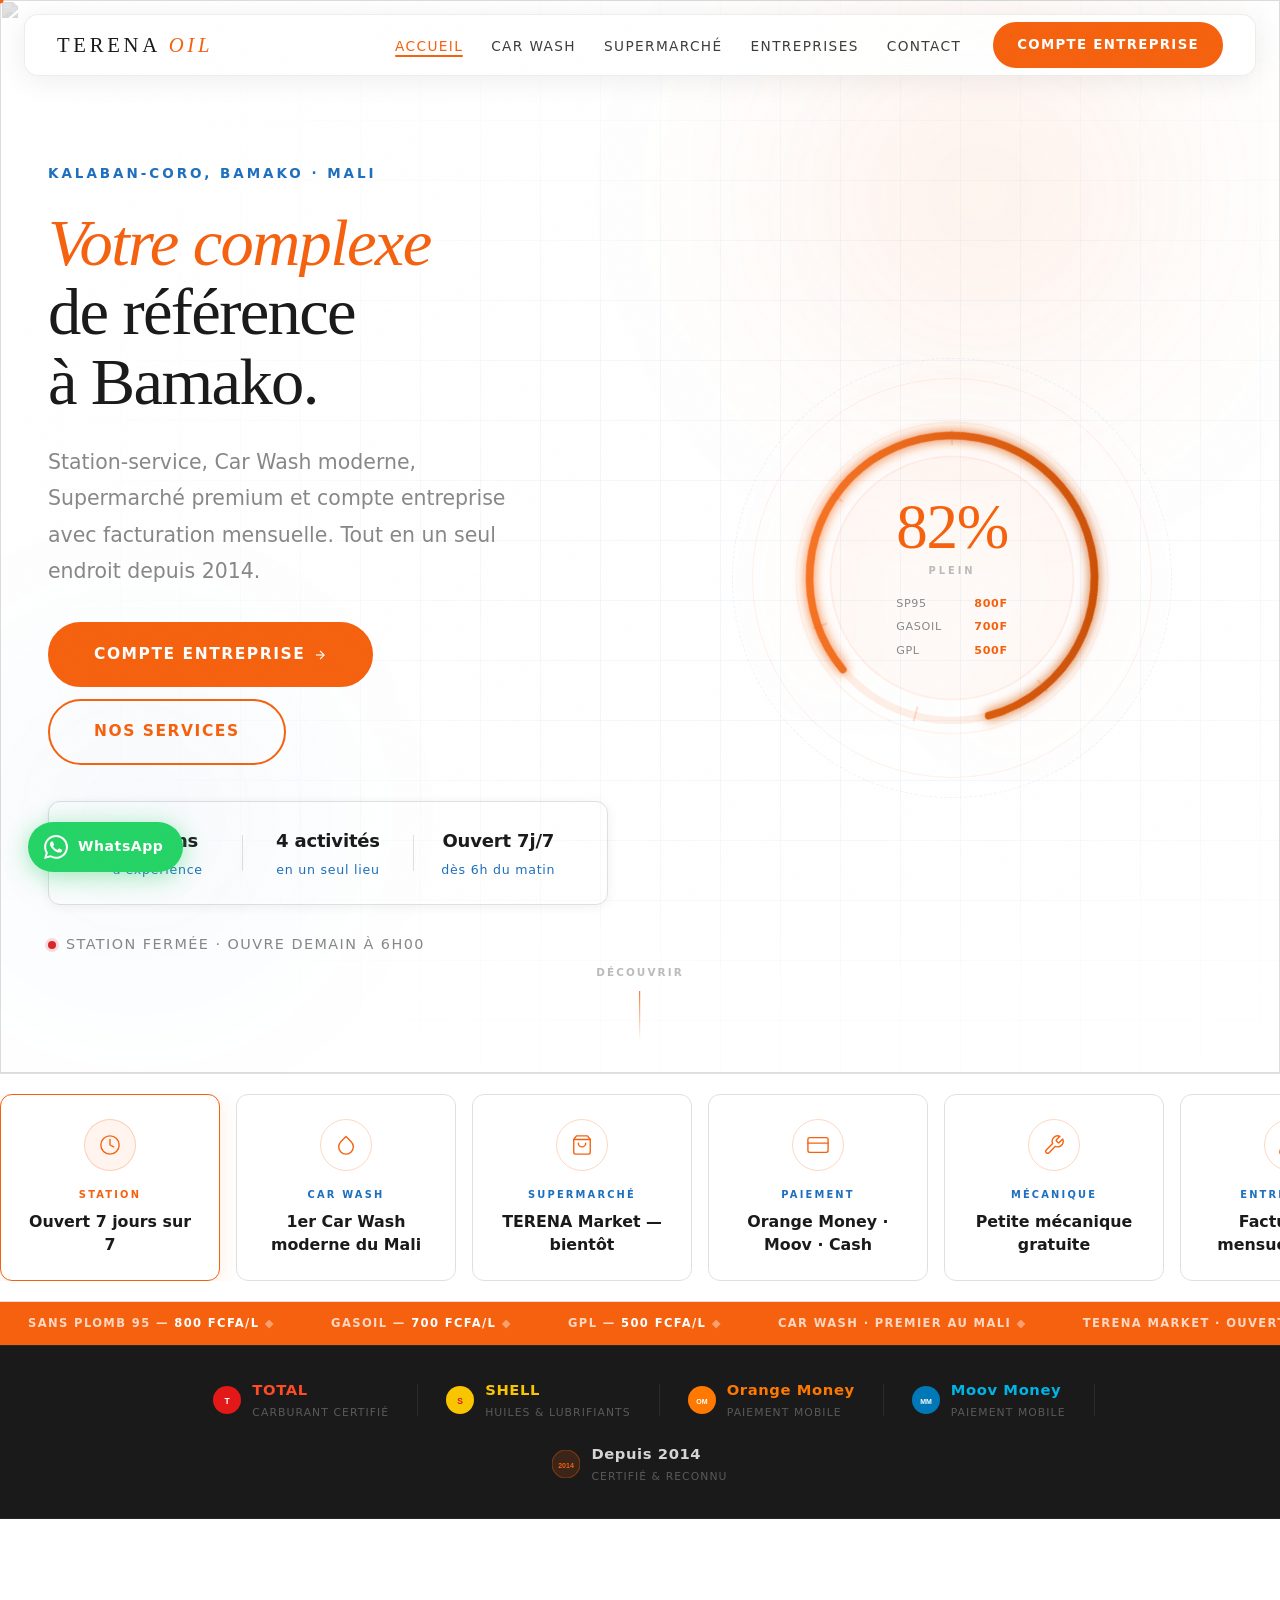
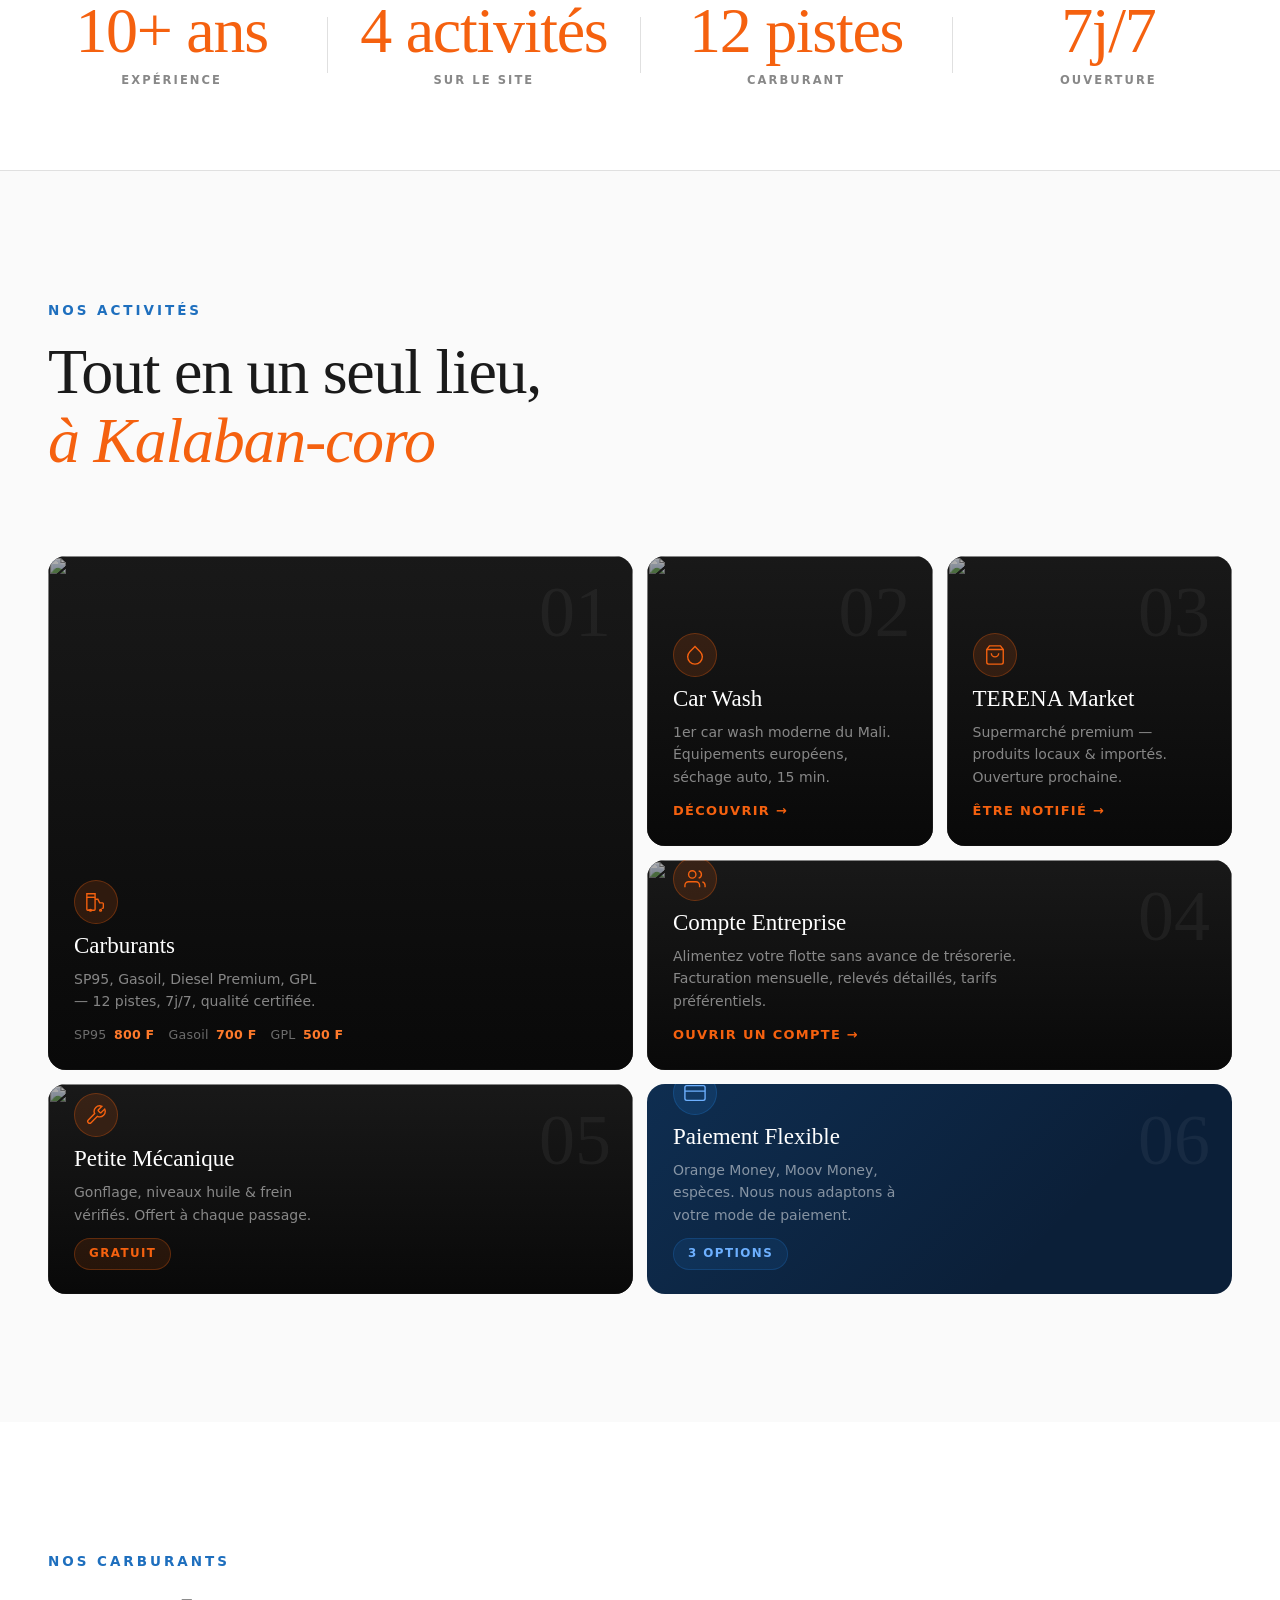
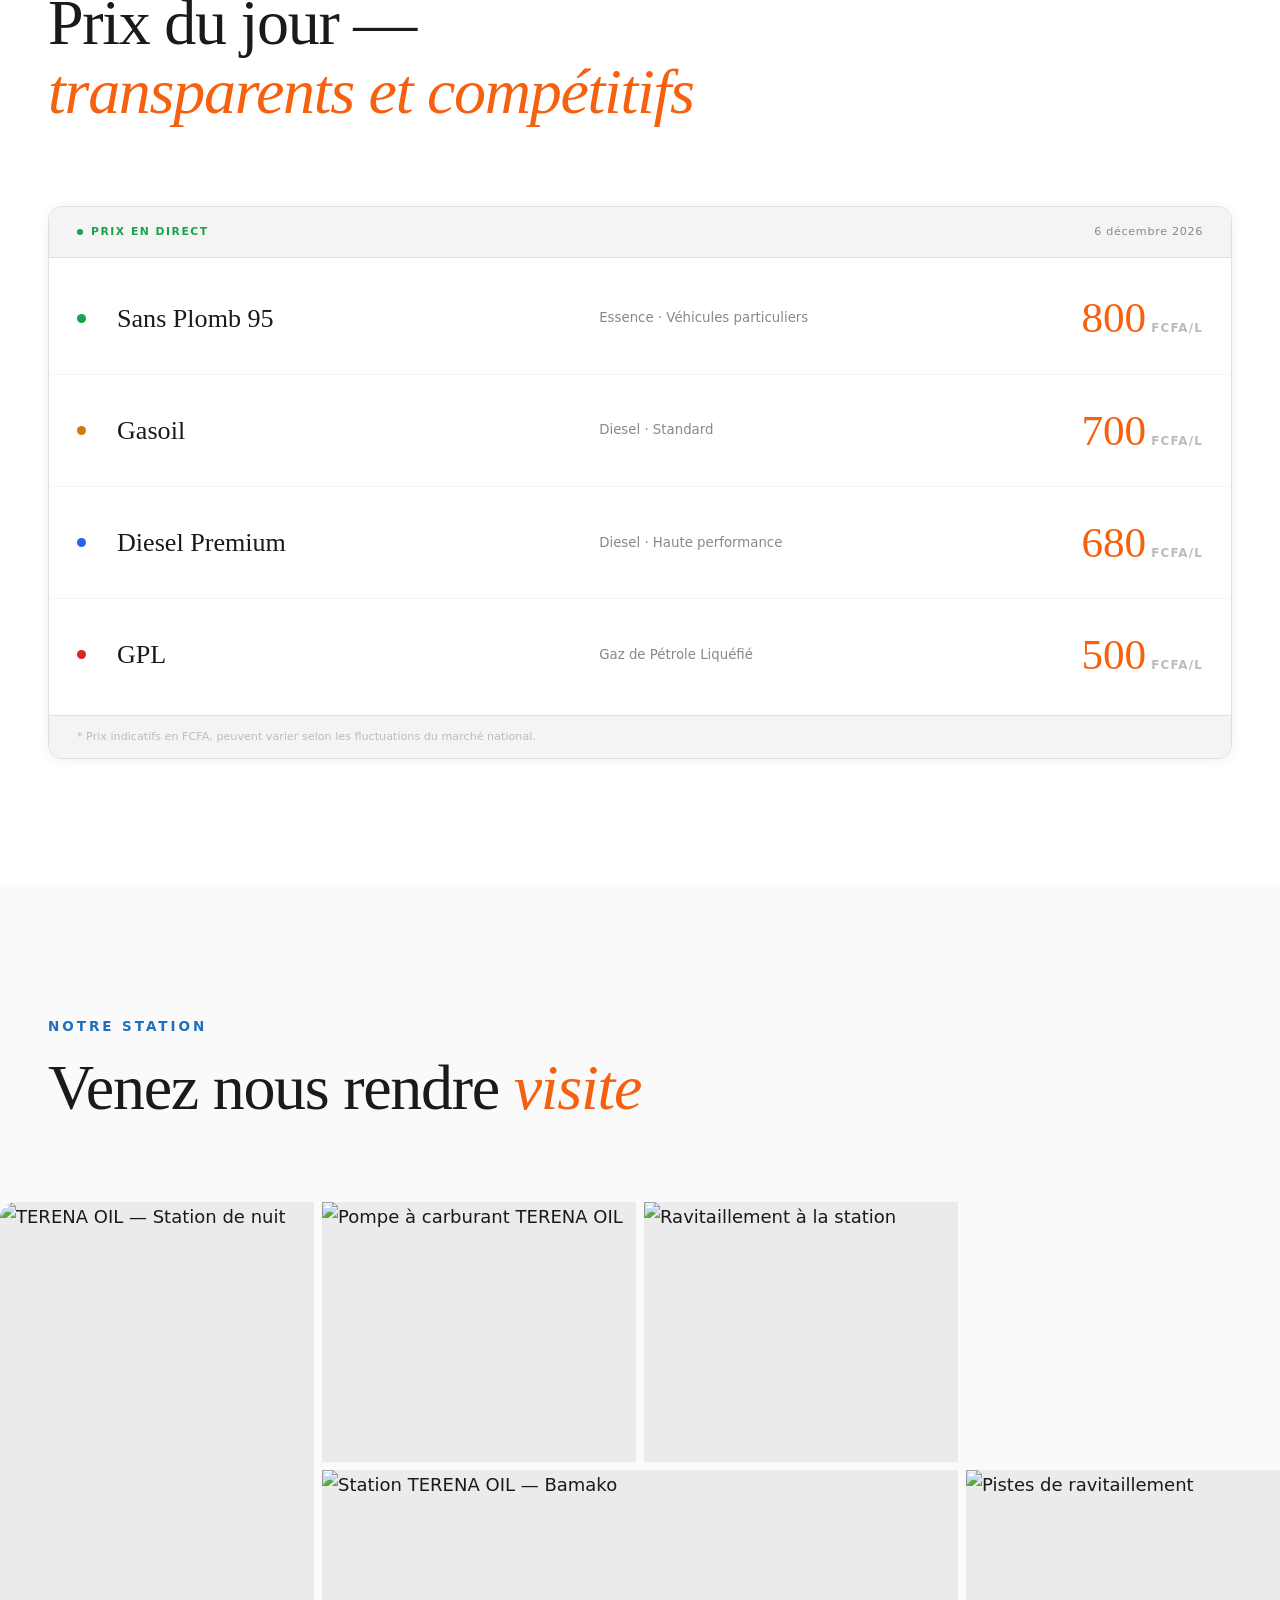
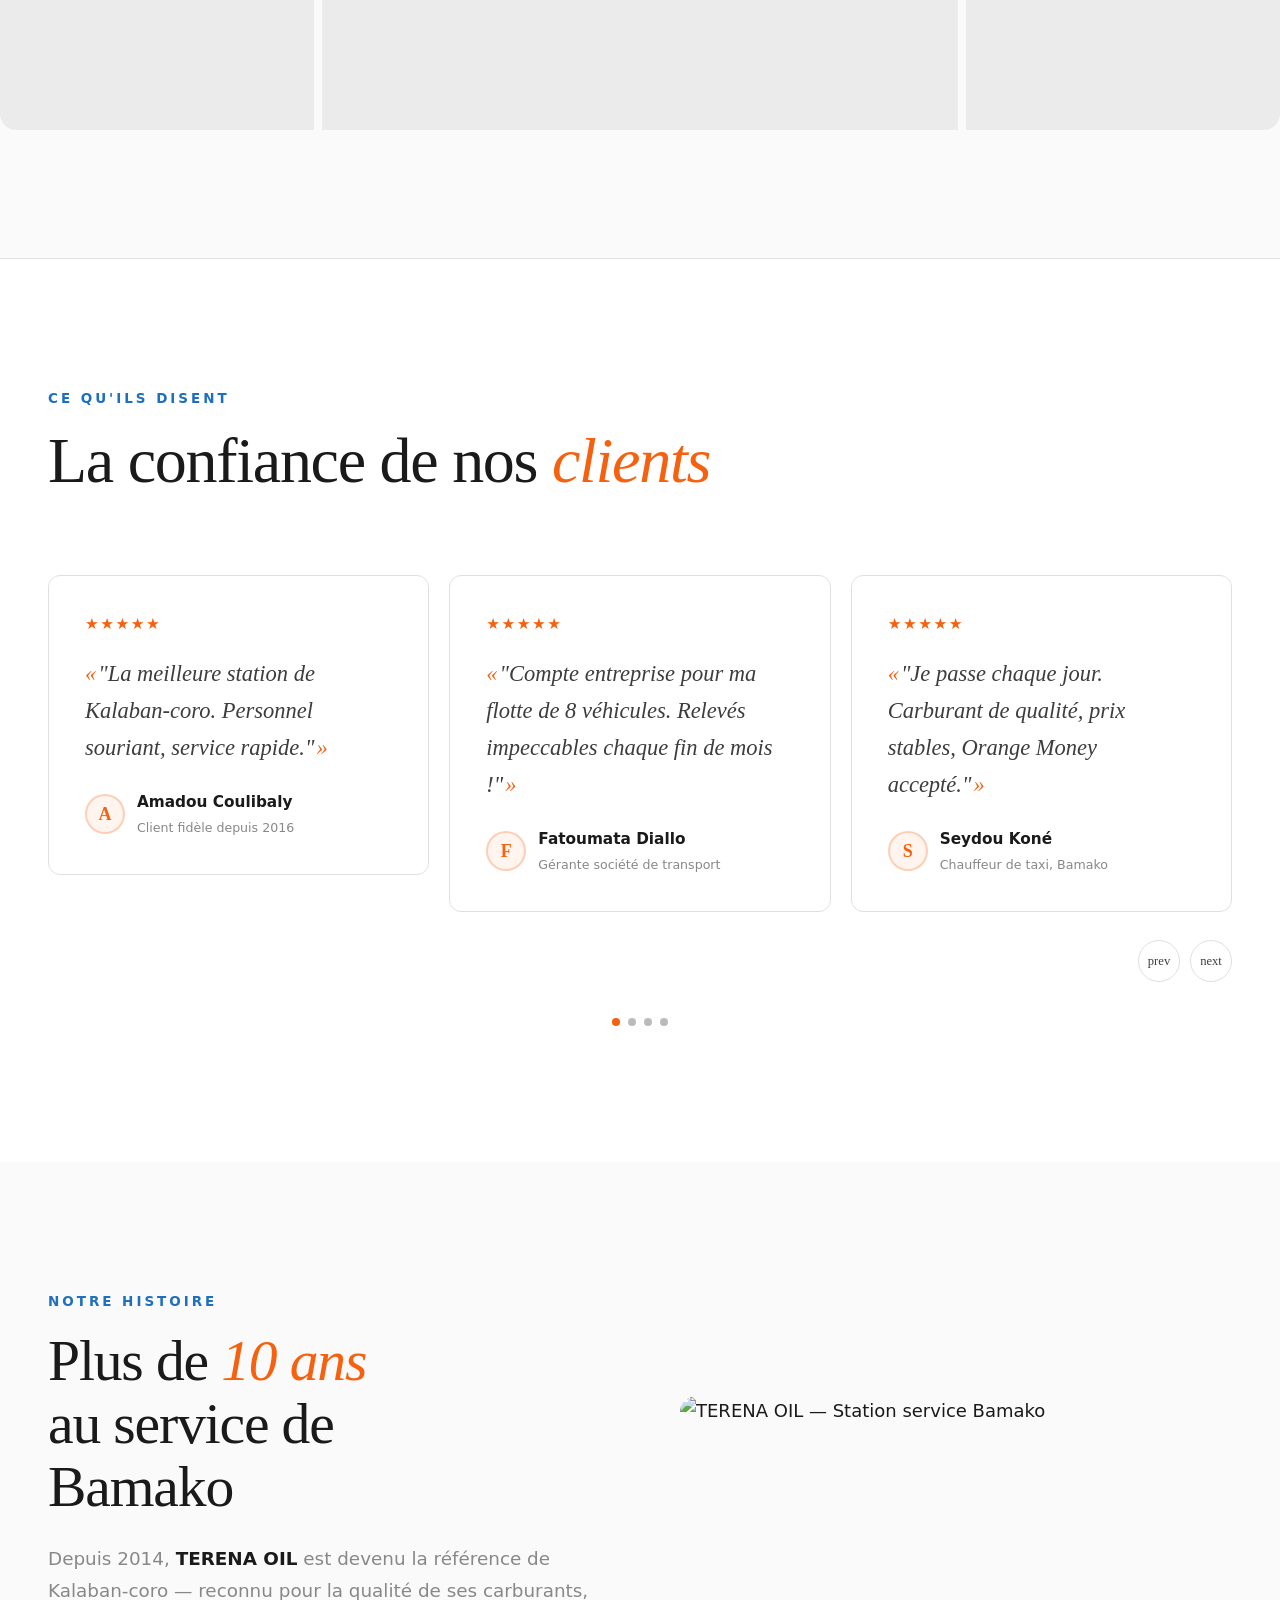
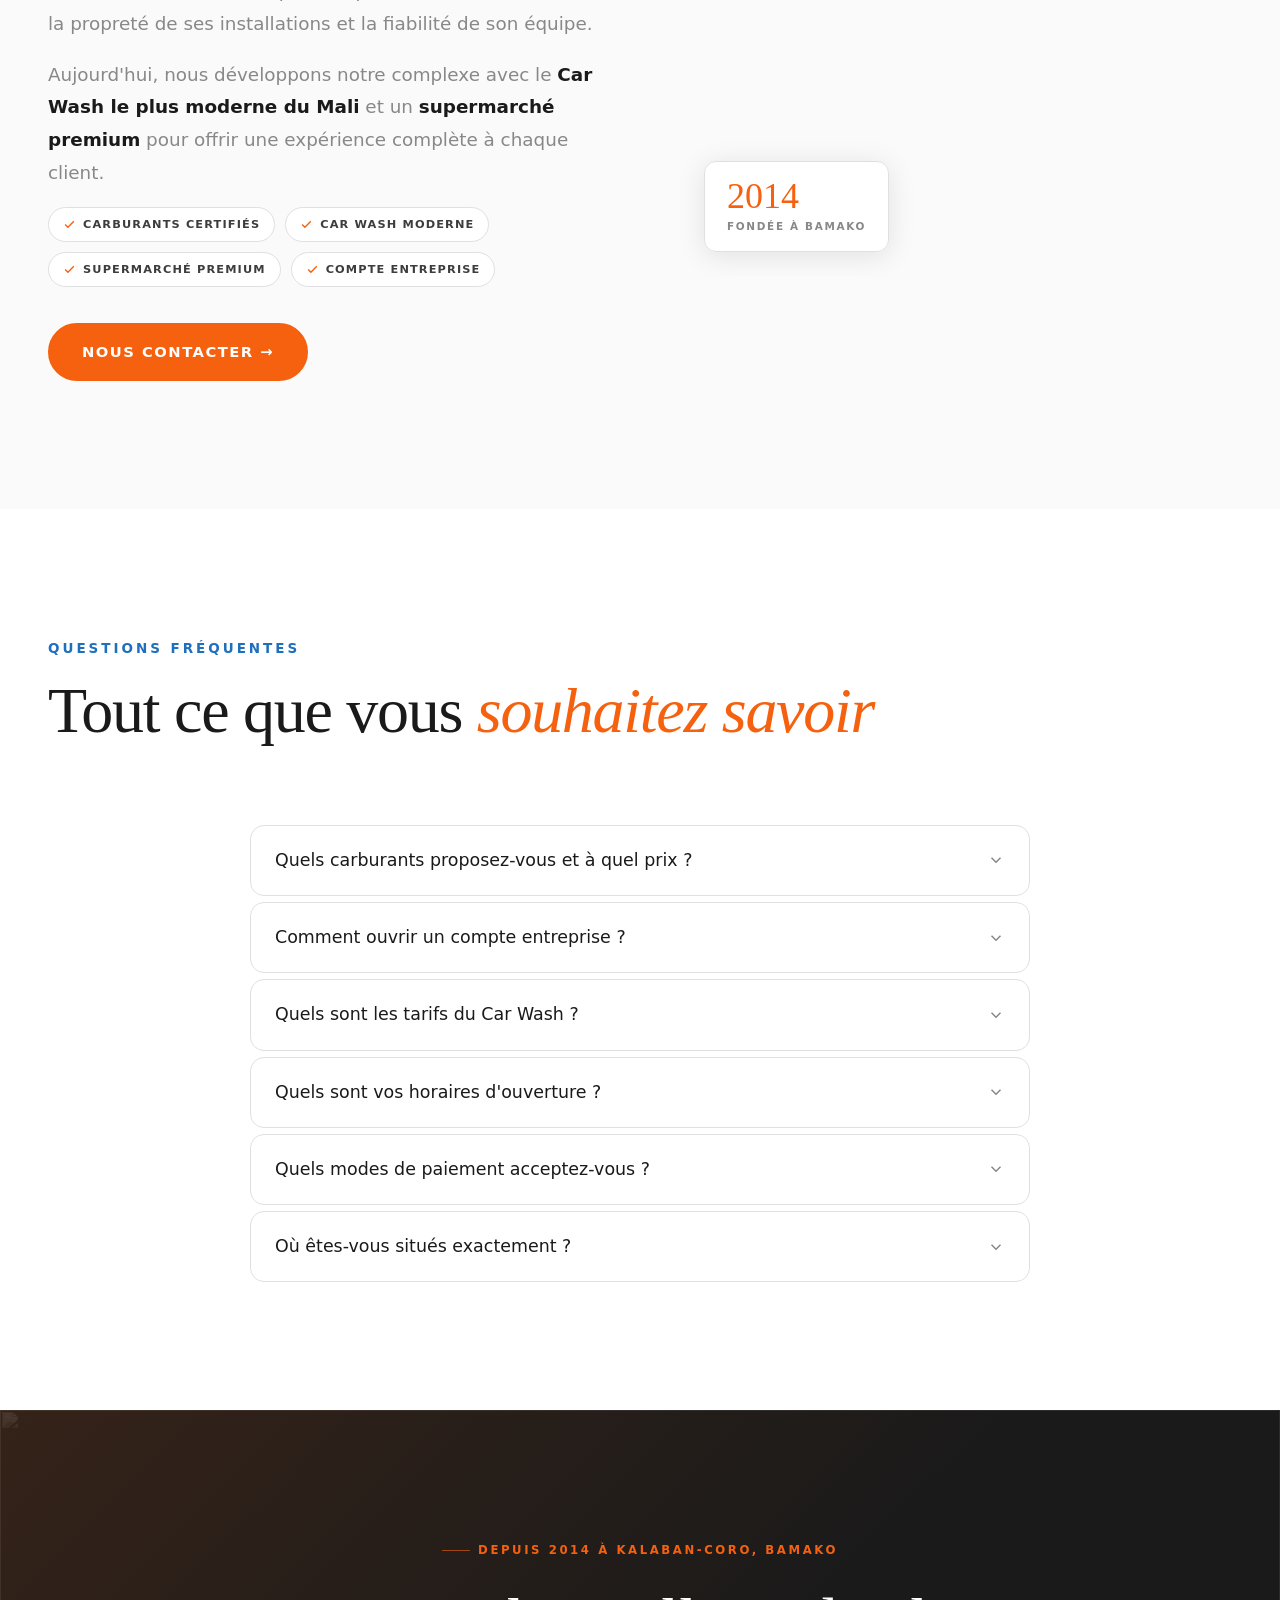
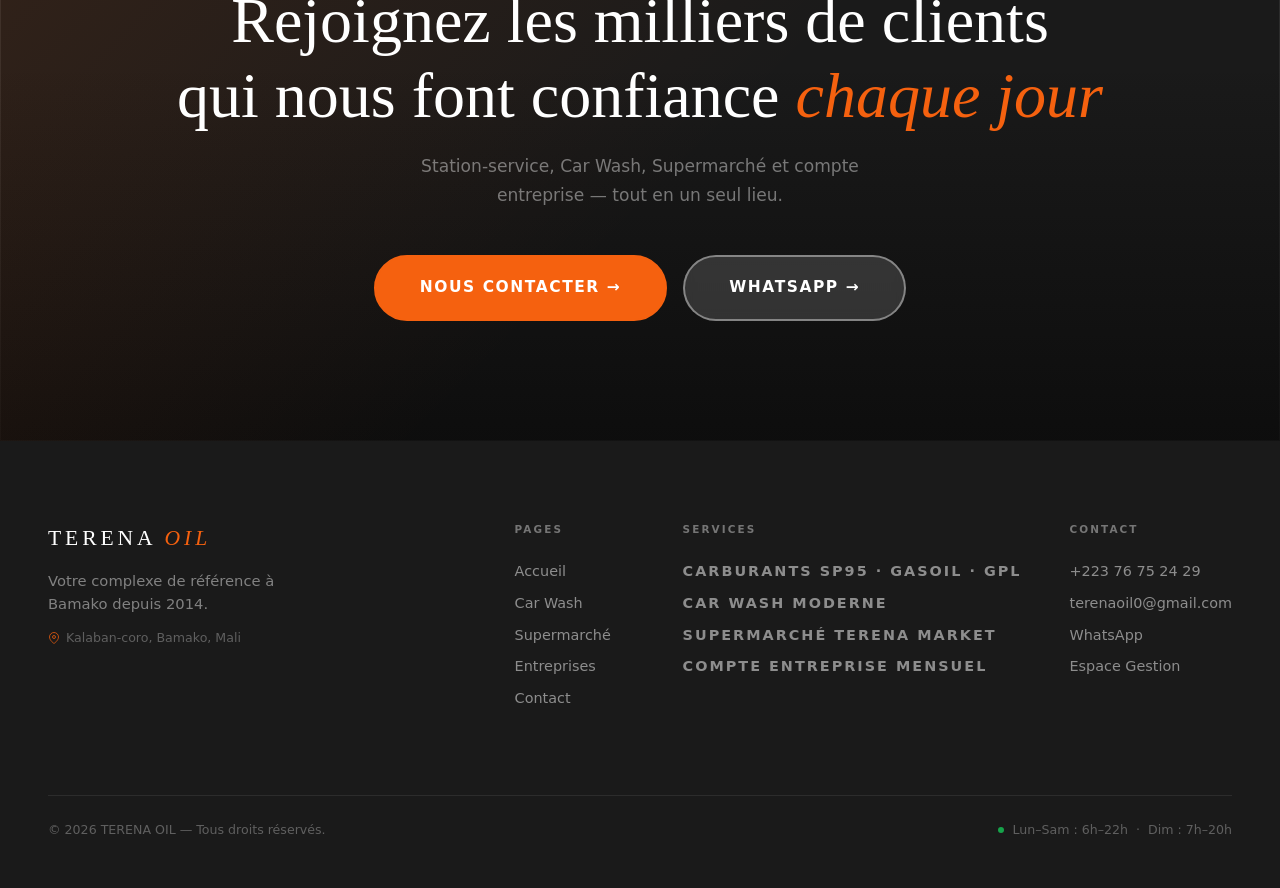
==== commit 24c4a826: "Supprimer le numéro de téléphone de la navbar Co-Authored-By: Claude Sonnet 4.6 <noreply@anthropic.c" ====
--- a/index.html
+++ b/index.html
@@ -119,10 +119,6 @@
       <li><a href="contact.html" class="nav__a">Contact</a></li>
     </ul>
     <div class="nav__end">
-      <a href="tel:+22376752429" class="nav__tel">
-        <svg width="13" height="13" viewBox="0 0 24 24" fill="none" stroke="currentColor" stroke-width="2" stroke-linecap="round" stroke-linejoin="round" aria-hidden="true"><path d="M22 16.92v3a2 2 0 01-2.18 2 19.79 19.79 0 01-8.63-3.07A19.5 19.5 0 013.07 8.81a19.79 19.79 0 01-3.07-8.7A2 2 0 012 0h3a2 2 0 012 1.72c.127.96.361 1.903.7 2.81a2 2 0 01-.45 2.11L6.09 7.91a16 16 0 006 6l1.27-1.27a2 2 0 012.11-.45c.907.339 1.85.573 2.81.7A2 2 0 0122 14.92v2z"/></svg>
-        +223 76 75 24 29
-      </a>
       <a href="entreprises.html" class="btn btn--orange btn--sm">Compte Entreprise</a>
       <button type="button" class="nav__burger" id="nav-burger" aria-label="Ouvrir le menu" aria-expanded="false"><span></span><span></span></button>
     </div>
